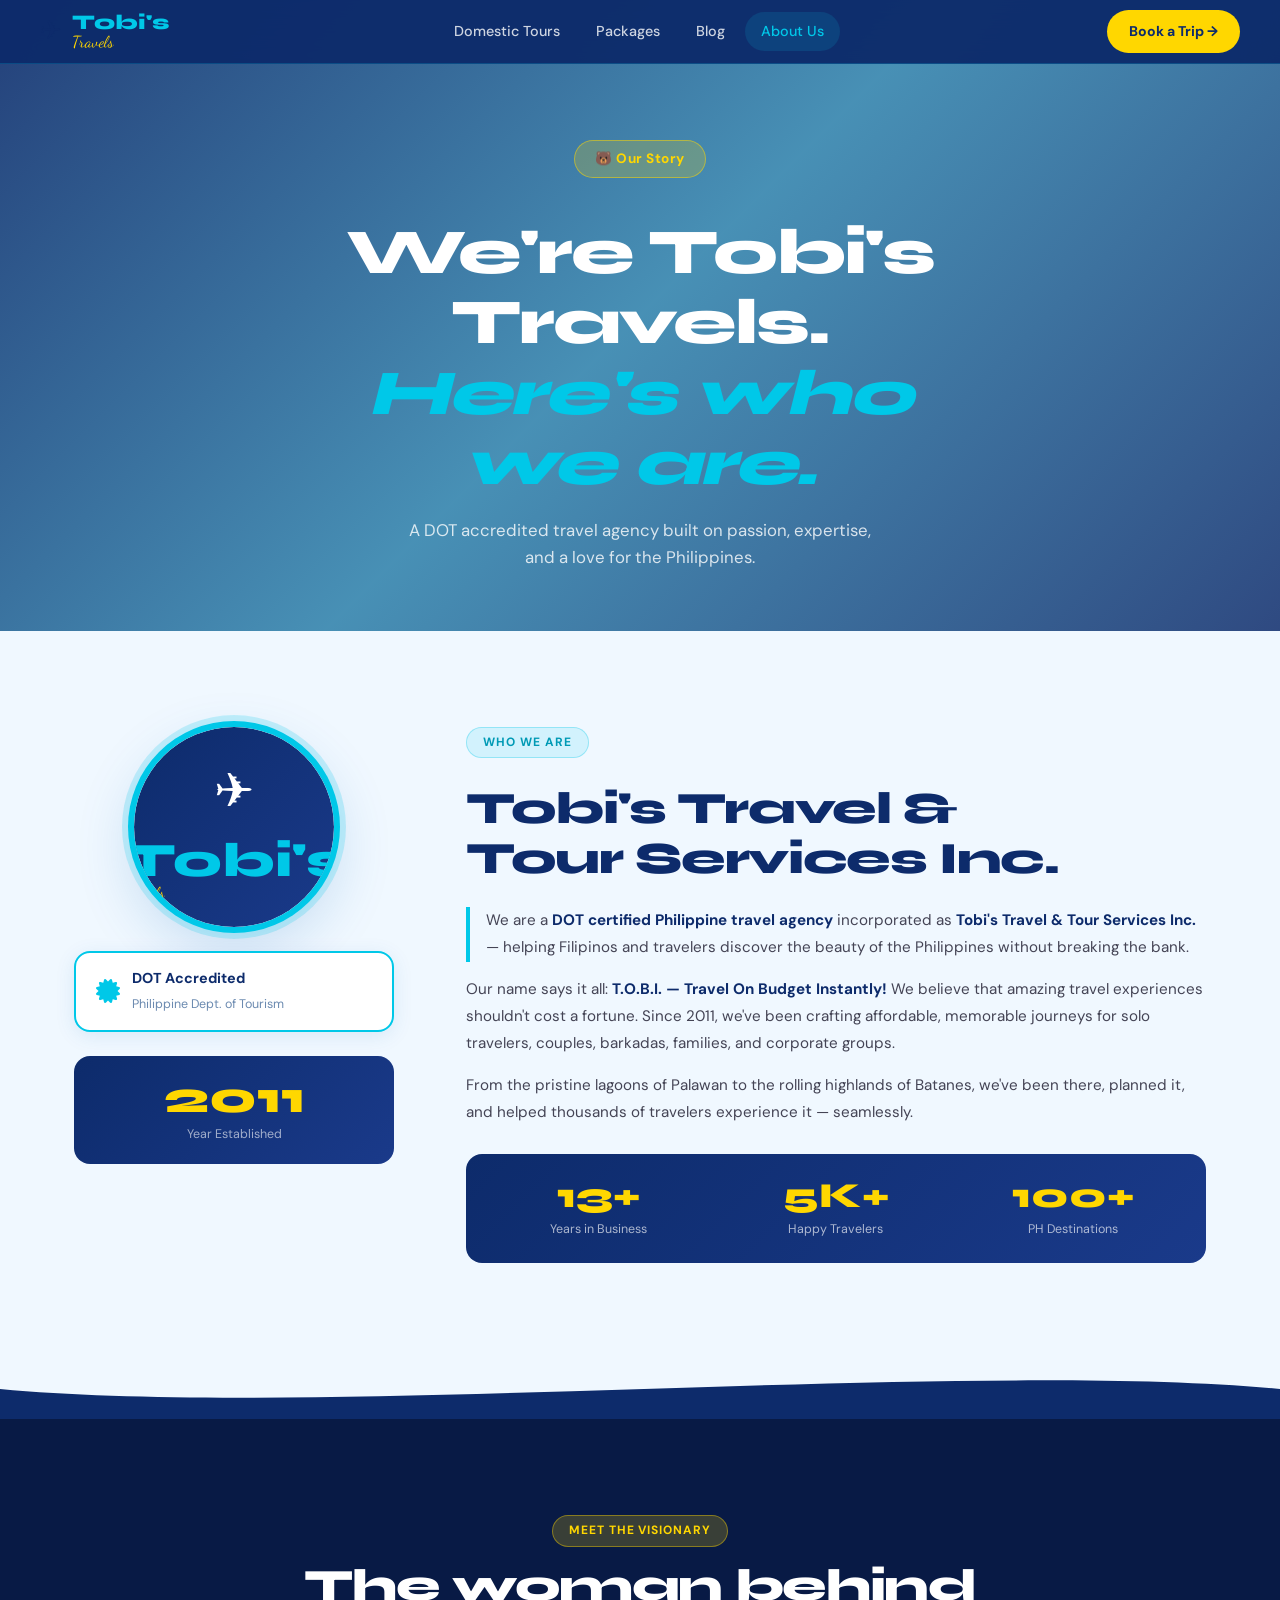
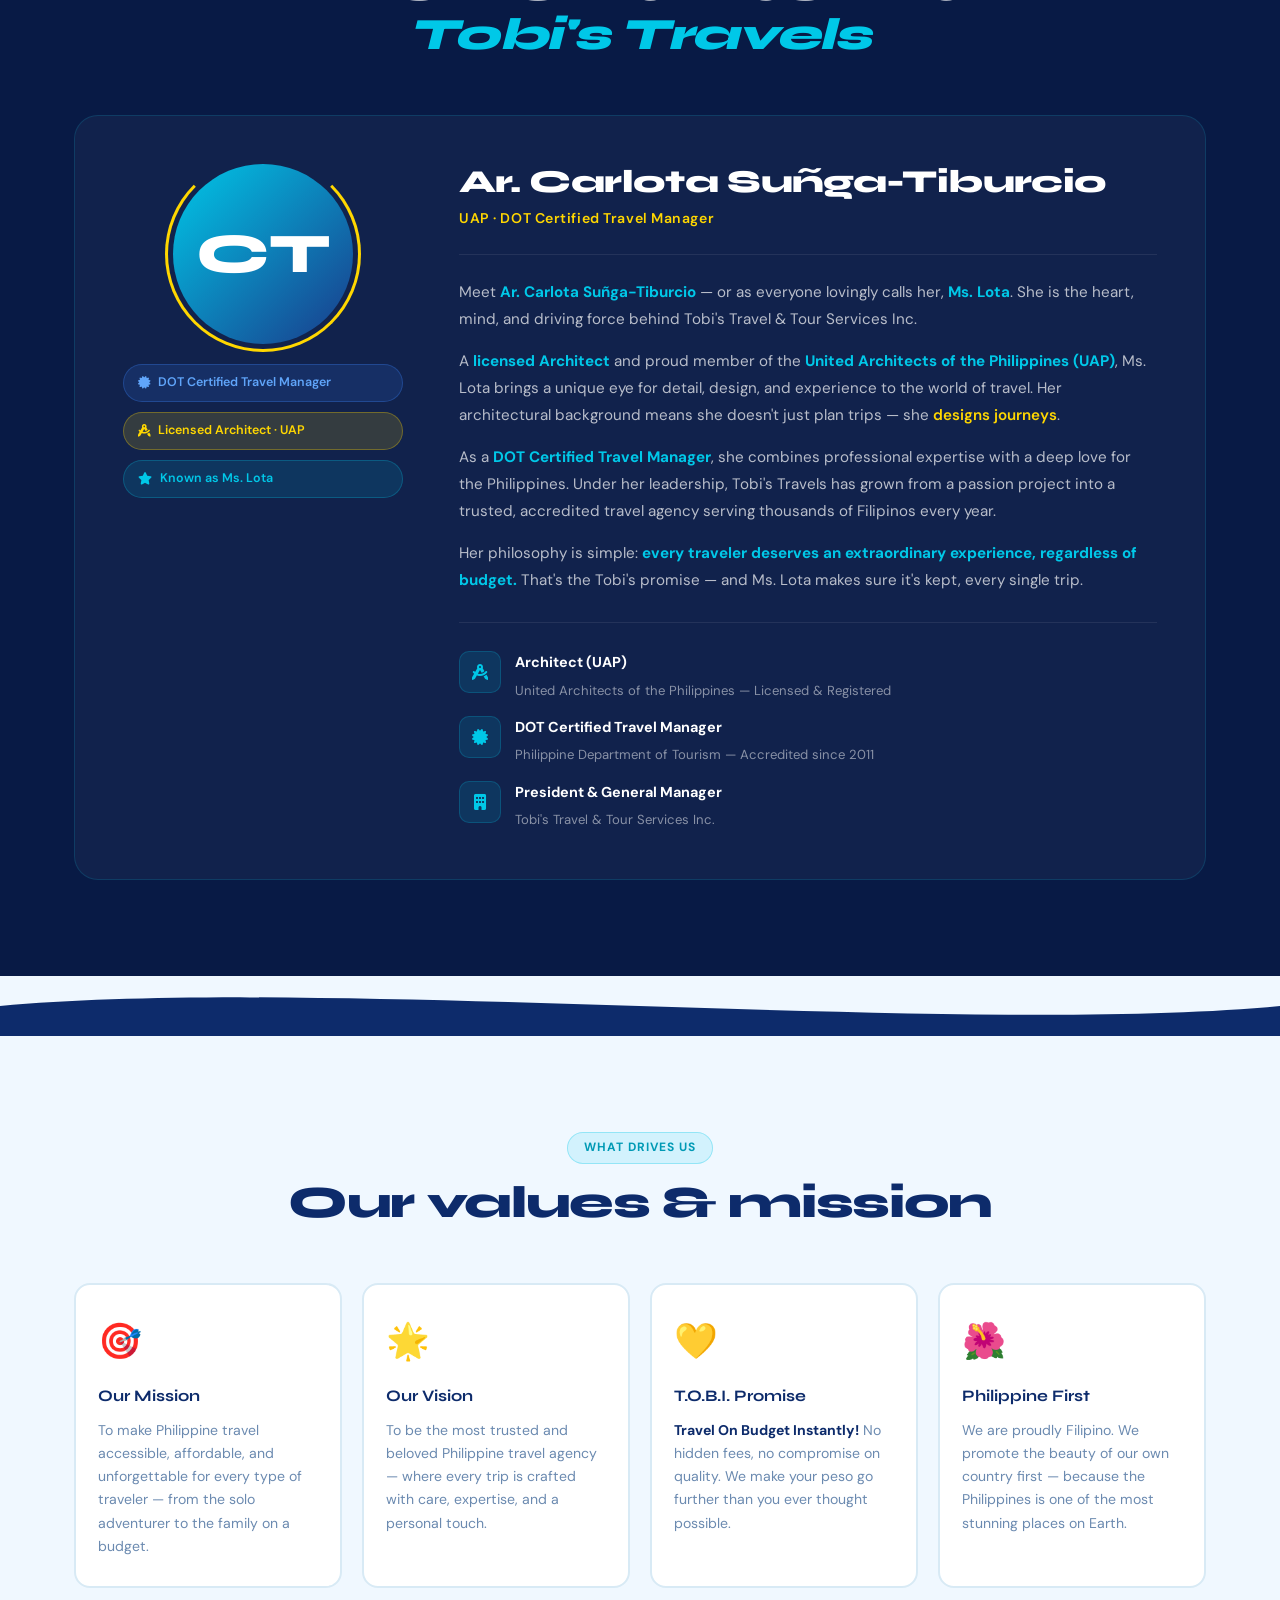
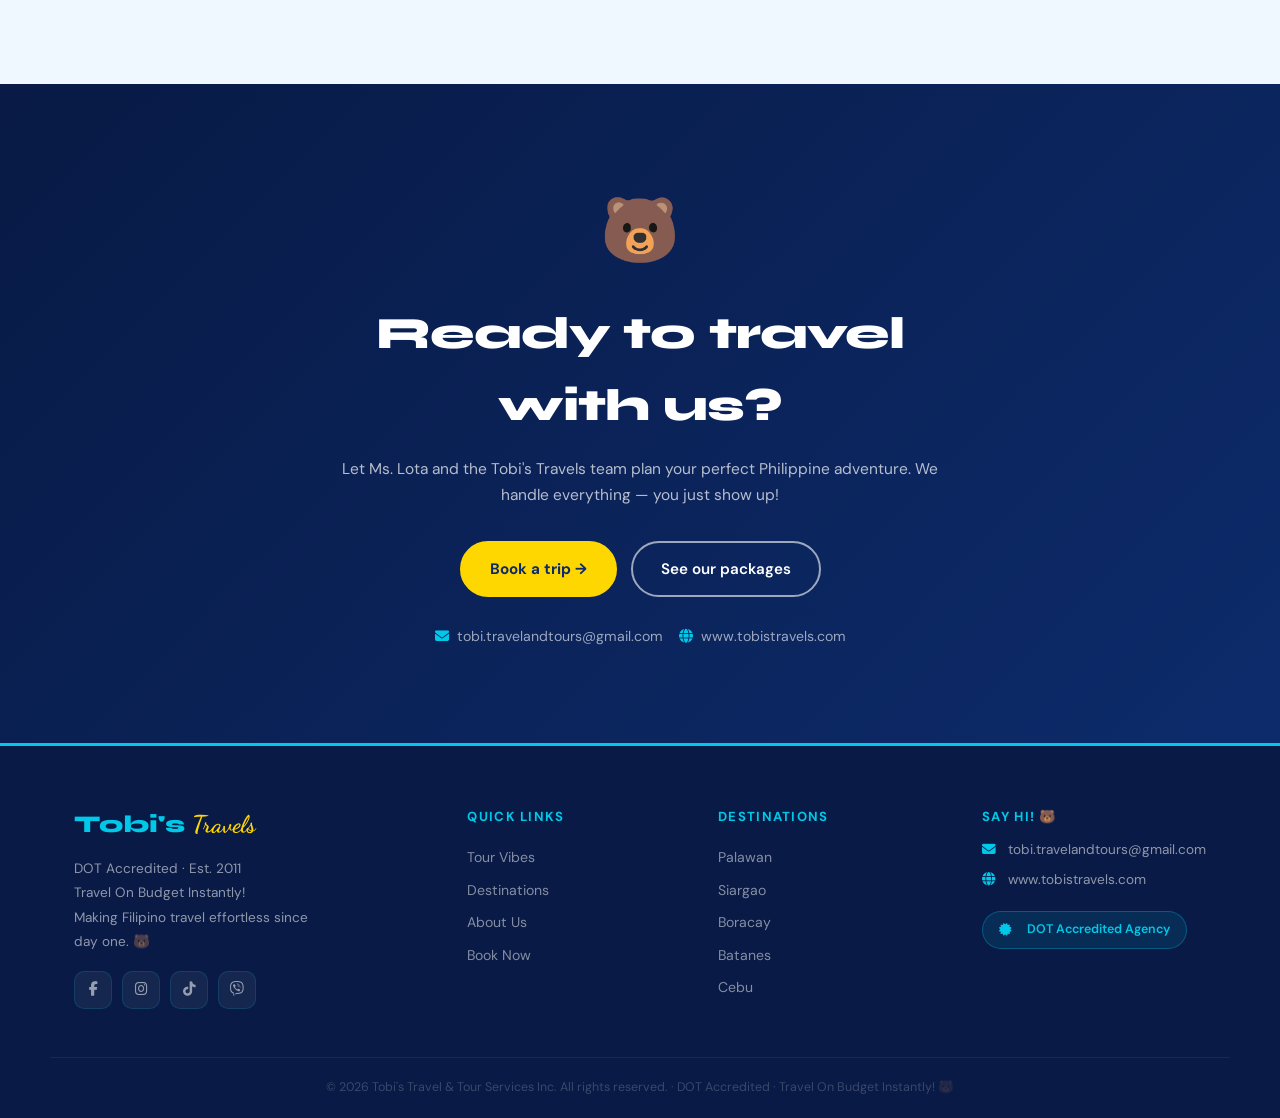
==== about.html @ e43814c1 "Initial commit: Tobi's Travel & Tour website Complete static website with homepage, domestic tours, " ====
<!DOCTYPE html>
<html lang="en">
<head>
  <meta charset="UTF-8" />
  <meta name="viewport" content="width=device-width, initial-scale=1.0" />
  <title>About Us — Tobi's Travels</title>
  <link rel="stylesheet" href="style.css" />
  <link rel="stylesheet" href="about.css" />
  <link href="https://fonts.googleapis.com/css2?family=Syne:wght@700;800&family=DM+Sans:wght@300;400;500;600&family=Dancing+Script:wght@700&display=swap" rel="stylesheet" />
  <link rel="stylesheet" href="https://cdnjs.cloudflare.com/ajax/libs/font-awesome/6.5.0/css/all.min.css" />
</head>
<body>

  <!-- NAV -->
  <nav class="nav solid" id="nav">
    <a href="index.html" class="nav-logo">
      <img src="logo.png" alt="Tobi's Travels Logo" class="nav-logo-img" onerror="this.style.display='none';this.nextElementSibling.style.display='flex'" />
      <div class="nav-logo-fallback">
        <span class="plane-icon">✈</span>
        <div>
          <span class="logo-text-main">Tobi's</span>
          <span class="logo-text-sub">Travels</span>
        </div>
      </div>
    </a>
    <div class="nav-center">
      <a href="tours.html">Domestic Tours</a>
      <a href="index.html#destinations">Packages</a>
      <a href="blog.html">Blog</a>
      <a href="about.html" class="nav-active">About Us</a>
    </div>
    <a href="index.html#book" class="nav-book">Book a Trip →</a>
    <button class="burger" id="burger"><i class="fas fa-bars"></i></button>
  </nav>

  <!-- MOBILE DRAWER -->
  <div class="drawer" id="drawer">
    <button class="drawer-close" id="drawerClose"><i class="fas fa-xmark"></i></button>
    <div class="drawer-bear">🐻</div>
    <a href="tours.html" class="drawer-link">Domestic Tours</a>
    <a href="index.html#destinations" class="drawer-link">Packages</a>
    <a href="blog.html" class="drawer-link">Blog</a>
    <a href="about.html" class="drawer-link">About Us</a>
    <a href="index.html#book" class="drawer-link drawer-cta">Book a Trip →</a>
  </div>
  <div class="drawer-overlay" id="drawerOverlay"></div>

  <!-- ABOUT HERO -->
  <section class="about-hero">
    <div class="about-hero-bg"></div>
    <div class="about-hero-tint"></div>
    <div class="about-hero-content">
      <div class="pill">🐻 Our Story</div>
      <h1>We're Tobi's Travels.<br/><em>Here's who we are.</em></h1>
      <p>A DOT accredited travel agency built on passion, expertise, and a love for the Philippines.</p>
    </div>
  </section>

  <!-- COMPANY SECTION -->
  <section class="section about-company">
    <div class="wrap">
      <div class="about-grid">
        <div class="about-logo-col">
          <div class="about-logo-wrap">
            <img src="logo.png" alt="Tobi's Travels" class="about-logo-img" onerror="this.style.display='none';this.nextElementSibling.style.display='flex'" />
            <div class="about-logo-fallback">
              <span>✈</span>
              <div>
                <span class="logo-text-main">Tobi's</span>
                <span class="logo-text-sub">Travels</span>
              </div>
            </div>
          </div>
          <div class="about-dot-badge">
            <i class="fas fa-certificate"></i>
            <div>
              <strong>DOT Accredited</strong>
              <span>Philippine Dept. of Tourism</span>
            </div>
          </div>
          <div class="about-est">
            <span class="est-year">2011</span>
            <span class="est-label">Year Established</span>
          </div>
        </div>

        <div class="about-text-col">
          <span class="tag">Who We Are</span>
          <h2>Tobi's Travel &<br/>Tour Services Inc.</h2>
          <p class="about-lead">We are a <strong>DOT certified Philippine travel agency</strong> incorporated as <strong>Tobi's Travel & Tour Services Inc.</strong> — helping Filipinos and travelers discover the beauty of the Philippines without breaking the bank.</p>
          <p>Our name says it all: <strong>T.O.B.I. — Travel On Budget Instantly!</strong> We believe that amazing travel experiences shouldn't cost a fortune. Since 2011, we've been crafting affordable, memorable journeys for solo travelers, couples, barkadas, families, and corporate groups.</p>
          <p>From the pristine lagoons of Palawan to the rolling highlands of Batanes, we've been there, planned it, and helped thousands of travelers experience it — seamlessly.</p>

          <div class="about-stats">
            <div class="about-stat">
              <span class="as-num">13+</span>
              <span class="as-label">Years in Business</span>
            </div>
            <div class="about-stat">
              <span class="as-num">5K+</span>
              <span class="as-label">Happy Travelers</span>
            </div>
            <div class="about-stat">
              <span class="as-num">100+</span>
              <span class="as-label">PH Destinations</span>
            </div>
          </div>
        </div>
      </div>
    </div>
  </section>

  <!-- DIVIDER -->
  <div class="wave-divider">
    <svg viewBox="0 0 1200 80" preserveAspectRatio="none" xmlns="http://www.w3.org/2000/svg">
      <path d="M0,40 C300,80 900,0 1200,40 L1200,80 L0,80 Z" fill="#0d2b6b"/>
    </svg>
  </div>

  <!-- MANAGER SECTION -->
  <section class="section section-navy about-manager">
    <div class="wrap">
      <div class="sec-head sec-head-light">
        <span class="tag tag-yellow">Meet the Visionary</span>
        <h2>The woman behind<br/><em>Tobi's Travels</em></h2>
      </div>

      <div class="manager-card">
        <div class="manager-avatar-col">
          <div class="manager-avatar">
            <div class="manager-initials">CT</div>
            <div class="manager-badge-ring"></div>
          </div>
          <div class="manager-title-tags">
            <span class="mtag mtag-blue"><i class="fas fa-certificate"></i> DOT Certified Travel Manager</span>
            <span class="mtag mtag-yellow"><i class="fas fa-drafting-compass"></i> Licensed Architect · UAP</span>
            <span class="mtag mtag-cyan"><i class="fas fa-star"></i> Known as Ms. Lota</span>
          </div>
        </div>

        <div class="manager-info">
          <div class="manager-name-block">
            <h3>Ar. Carlota Suñga-Tiburcio</h3>
            <p class="manager-credential">UAP · DOT Certified Travel Manager</p>
          </div>

          <p class="manager-bio">
            Meet <strong>Ar. Carlota Suñga-Tiburcio</strong> — or as everyone lovingly calls her, <strong>Ms. Lota</strong>. She is the heart, mind, and driving force behind Tobi's Travel & Tour Services Inc.
          </p>
          <p class="manager-bio">
            A <strong>licensed Architect</strong> and proud member of the <strong>United Architects of the Philippines (UAP)</strong>, Ms. Lota brings a unique eye for detail, design, and experience to the world of travel. Her architectural background means she doesn't just plan trips — she <em>designs journeys</em>.
          </p>
          <p class="manager-bio">
            As a <strong>DOT Certified Travel Manager</strong>, she combines professional expertise with a deep love for the Philippines. Under her leadership, Tobi's Travels has grown from a passion project into a trusted, accredited travel agency serving thousands of Filipinos every year.
          </p>
          <p class="manager-bio">
            Her philosophy is simple: <strong>every traveler deserves an extraordinary experience, regardless of budget.</strong> That's the Tobi's promise — and Ms. Lota makes sure it's kept, every single trip.
          </p>

          <div class="manager-credentials">
            <div class="mc-item">
              <div class="mc-icon"><i class="fas fa-drafting-compass"></i></div>
              <div>
                <strong>Architect (UAP)</strong>
                <span>United Architects of the Philippines — Licensed & Registered</span>
              </div>
            </div>
            <div class="mc-item">
              <div class="mc-icon"><i class="fas fa-certificate"></i></div>
              <div>
                <strong>DOT Certified Travel Manager</strong>
                <span>Philippine Department of Tourism — Accredited since 2011</span>
              </div>
            </div>
            <div class="mc-item">
              <div class="mc-icon"><i class="fas fa-building"></i></div>
              <div>
                <strong>President & General Manager</strong>
                <span>Tobi's Travel & Tour Services Inc.</span>
              </div>
            </div>
          </div>
        </div>
      </div>
    </div>
  </section>

  <!-- WAVE BOTTOM -->
  <div class="wave-divider wave-flip">
    <svg viewBox="0 0 1200 80" preserveAspectRatio="none" xmlns="http://www.w3.org/2000/svg">
      <path d="M0,40 C300,0 900,80 1200,40 L1200,0 L0,0 Z" fill="#0d2b6b"/>
    </svg>
  </div>

  <!-- VALUES SECTION -->
  <section class="section about-values">
    <div class="wrap">
      <div class="sec-head">
        <span class="tag">What Drives Us</span>
        <h2>Our values &amp; mission</h2>
      </div>
      <div class="values-grid">
        <div class="value-card">
          <div class="value-icon">🎯</div>
          <h3>Our Mission</h3>
          <p>To make Philippine travel accessible, affordable, and unforgettable for every type of traveler — from the solo adventurer to the family on a budget.</p>
        </div>
        <div class="value-card">
          <div class="value-icon">🌟</div>
          <h3>Our Vision</h3>
          <p>To be the most trusted and beloved Philippine travel agency — where every trip is crafted with care, expertise, and a personal touch.</p>
        </div>
        <div class="value-card">
          <div class="value-icon">💛</div>
          <h3>T.O.B.I. Promise</h3>
          <p><strong>Travel On Budget Instantly!</strong> No hidden fees, no compromise on quality. We make your peso go further than you ever thought possible.</p>
        </div>
        <div class="value-card">
          <div class="value-icon">🌺</div>
          <h3>Philippine First</h3>
          <p>We are proudly Filipino. We promote the beauty of our own country first — because the Philippines is one of the most stunning places on Earth.</p>
        </div>
      </div>
    </div>
  </section>

  <!-- CTA -->
  <section class="section section-blue about-cta">
    <div class="wrap">
      <div class="cta-inner">
        <div class="cta-bear">🐻</div>
        <h2>Ready to travel with us?</h2>
        <p>Let Ms. Lota and the Tobi's Travels team plan your perfect Philippine adventure. We handle everything — you just show up!</p>
        <div class="cta-btns">
          <a href="index.html#book" class="btn-yellow">Book a trip →</a>
          <a href="index.html#destinations" class="btn-ghost">See our packages</a>
        </div>
        <div class="cta-contact">
          <a href="mailto:tobi.travelandtours@gmail.com"><i class="fas fa-envelope"></i> tobi.travelandtours@gmail.com</a>
          <a href="https://www.tobistravels.com"><i class="fas fa-globe"></i> www.tobistravels.com</a>
        </div>
      </div>
    </div>
  </section>

  <!-- FOOTER -->
  <footer class="footer">
    <div class="wrap footer-inner">
      <div class="footer-left">
        <img src="logo.png" alt="Tobi's Travels" class="footer-logo-img" onerror="this.style.display='none';this.nextElementSibling.style.display='block'" />
        <div class="footer-logo-fallback">
          <span class="footer-logo-text">Tobi's <span>Travels</span></span>
        </div>
        <p>DOT Accredited · Est. 2011<br/>Travel On Budget Instantly!<br/>Making Filipino travel effortless since day one. 🐻</p>
        <div class="footer-social">
          <a href="#" aria-label="Facebook"><i class="fab fa-facebook-f"></i></a>
          <a href="#" aria-label="Instagram"><i class="fab fa-instagram"></i></a>
          <a href="#" aria-label="TikTok"><i class="fab fa-tiktok"></i></a>
          <a href="#" aria-label="Viber"><i class="fab fa-viber"></i></a>
        </div>
      </div>
      <div class="footer-links">
        <h4>Quick Links</h4>
        <a href="index.html#tours">Tour Vibes</a>
        <a href="index.html#destinations">Destinations</a>
        <a href="about.html">About Us</a>
        <a href="index.html#book">Book Now</a>
      </div>
      <div class="footer-links">
        <h4>Destinations</h4>
        <a href="index.html#book">Palawan</a>
        <a href="index.html#book">Siargao</a>
        <a href="index.html#book">Boracay</a>
        <a href="index.html#book">Batanes</a>
        <a href="index.html#book">Cebu</a>
      </div>
      <div class="footer-contact">
        <h4>Say Hi! 🐻</h4>
        <p><i class="fas fa-envelope"></i> tobi.travelandtours@gmail.com</p>
        <p><i class="fas fa-globe"></i> www.tobistravels.com</p>
        <div class="dot-badge">
          <i class="fas fa-certificate"></i> DOT Accredited Agency
        </div>
      </div>
    </div>
    <div class="footer-bottom">
      <p>© 2026 Tobi's Travel & Tour Services Inc. All rights reserved. · DOT Accredited · Travel On Budget Instantly! 🐻</p>
    </div>
  </footer>

  <script src="about.js"></script>
</body>
</html>
---- style.css ----
/* ===== RESET ===== */
*, *::before, *::after { box-sizing: border-box; margin: 0; padding: 0; }

:root {
  /* Brand colors from Tobi's logo */
  --cyan: #00c8e8;
  --cyan-light: #40d8f0;
  --cyan-dark: #009ab5;
  --navy: #0d2b6b;
  --navy-dark: #081a45;
  --navy-mid: #1a3a8a;
  --yellow: #ffd700;
  --yellow-dark: #e6c200;
  --yellow-light: #fff0a0;
  --white: #ffffff;
  --off-white: #f0f8ff;
  --muted: #6b8ab0;
  --border: rgba(255,255,255,.15);
  --radius: 16px;
  --radius-sm: 10px;
  --ease: .3s cubic-bezier(.25,.46,.45,.94);
}

html { scroll-behavior: smooth; }
body { font-family: 'DM Sans', sans-serif; background: var(--off-white); color: var(--navy); line-height: 1.6; overflow-x: hidden; }
img { display: block; width: 100%; height: 100%; object-fit: cover; }
a { text-decoration: none; color: inherit; }

.wrap { max-width: 1180px; margin: 0 auto; padding: 0 24px; }
.wrap-narrow { max-width: 720px; margin: 0 auto; padding: 0 24px; }

/* ===== BUTTONS ===== */
.btn-solid {
  display: inline-flex; align-items: center; gap: 8px;
  background: var(--cyan); color: var(--navy);
  padding: 14px 28px; border-radius: 50px;
  font-weight: 700; font-size: .95rem;
  border: 2px solid var(--cyan);
  cursor: pointer; transition: all var(--ease);
}
.btn-solid:hover { background: var(--cyan-light); transform: translateY(-2px); box-shadow: 0 8px 24px rgba(0,200,232,.35); }

.btn-yellow {
  display: inline-flex; align-items: center; gap: 8px;
  background: var(--yellow); color: var(--navy);
  padding: 14px 28px; border-radius: 50px;
  font-weight: 700; font-size: .95rem;
  border: 2px solid var(--yellow);
  cursor: pointer; transition: all var(--ease);
}
.btn-yellow:hover { background: var(--yellow-dark); transform: translateY(-2px); box-shadow: 0 8px 24px rgba(255,215,0,.4); }

.btn-ghost {
  display: inline-flex; align-items: center; gap: 8px;
  background: transparent; color: var(--white);
  padding: 14px 28px; border-radius: 50px;
  font-weight: 600; font-size: .95rem;
  border: 2px solid rgba(255,255,255,.6);
  cursor: pointer; transition: all var(--ease);
}
.btn-ghost:hover { background: rgba(255,255,255,.15); border-color: var(--white); }

.btn-sm { padding: 10px 20px; font-size: .88rem; }
.btn-full { width: 100%; justify-content: center; font-size: 1rem; padding: 16px; border-radius: var(--radius-sm); }

/* ===== NAV ===== */
.nav {
  position: fixed; top: 0; left: 0; right: 0; z-index: 100;
  display: flex; align-items: center; justify-content: space-between;
  padding: 16px 40px;
  transition: all var(--ease);
}
.nav.solid {
  background: rgba(13,43,107,.96);
  backdrop-filter: blur(16px);
  padding: 10px 40px;
  border-bottom: 1px solid rgba(0,200,232,.2);
}

.nav-logo { display: flex; align-items: center; }
.nav-logo-img { height: 52px; width: auto; object-fit: contain; border-radius: 50%; }
.nav-logo-fallback {
  display: none; align-items: center; gap: 10px;
}
.plane-icon { font-size: 1.6rem; }
.logo-text-main {
  font-family: 'Syne', sans-serif; font-size: 1.3rem;
  font-weight: 800; color: var(--cyan); display: block; line-height: 1;
}
.logo-text-sub {
  font-family: 'Dancing Script', cursive; font-size: 1rem;
  color: var(--yellow); display: block; line-height: 1;
}

.nav-center { display: flex; gap: 4px; }
.nav-center a {
  padding: 8px 16px; border-radius: 50px;
  color: rgba(255,255,255,.8); font-size: .9rem; font-weight: 500;
  transition: all var(--ease);
}
.nav-center a:hover { color: var(--cyan); background: rgba(0,200,232,.1); }

.nav-book {
  background: var(--yellow); color: var(--navy);
  padding: 10px 22px; border-radius: 50px;
  font-weight: 700; font-size: .88rem;
  transition: all var(--ease);
}
.nav-book:hover { background: var(--yellow-dark); transform: translateY(-1px); box-shadow: 0 4px 16px rgba(255,215,0,.4); }

.burger { display: none; background: none; border: none; color: var(--white); font-size: 1.3rem; cursor: pointer; }

/* ===== DRAWER ===== */
.drawer {
  position: fixed; top: 0; right: 0; bottom: 0; width: 280px;
  background: var(--navy-dark); z-index: 200;
  display: flex; flex-direction: column;
  padding: 80px 32px 40px; gap: 8px;
  transform: translateX(100%); transition: transform var(--ease);
  border-left: 2px solid rgba(0,200,232,.2);
}
.drawer.open { transform: translateX(0); }
.drawer-close { position: absolute; top: 24px; right: 24px; background: none; border: none; color: var(--white); font-size: 1.4rem; cursor: pointer; }
.drawer-bear { font-size: 3rem; text-align: center; margin-bottom: 16px; }
.drawer-link {
  color: rgba(255,255,255,.8); font-size: 1.1rem; font-weight: 500;
  padding: 12px 0; border-bottom: 1px solid rgba(255,255,255,.08);
  transition: color var(--ease);
}
.drawer-link:hover { color: var(--cyan); }
.drawer-cta {
  margin-top: 16px; border: none;
  background: var(--yellow); color: var(--navy);
  padding: 14px 24px; border-radius: 50px;
  font-weight: 700; text-align: center;
}
.drawer-overlay {
  position: fixed; inset: 0; background: rgba(0,0,0,.6);
  z-index: 199; opacity: 0; pointer-events: none; transition: opacity var(--ease);
}
.drawer-overlay.show { opacity: 1; pointer-events: all; }

/* ===== HERO ===== */
.hero {
  position: relative; min-height: 100vh;
  display: flex; flex-direction: column;
  align-items: center; justify-content: center; overflow: hidden;
}
.hero-bg { position: absolute; inset: 0; }
.hero-slide {
  position: absolute; inset: 0;
  background-size: cover; background-position: center;
  opacity: 0; transition: opacity 1.4s ease;
}
.hero-slide.active { opacity: 1; }
.hero-tint {
  position: absolute; inset: 0;
  background: linear-gradient(to bottom,
    rgba(13,43,107,.7) 0%,
    rgba(0,100,150,.4) 40%,
    rgba(13,43,107,.8) 100%);
  z-index: 1;
}
.hero-content {
  position: relative; z-index: 2;
  text-align: center; color: var(--white);
  padding: 0 24px; max-width: 820px;
}

.hero-logo-wrap { margin-bottom: 20px; }
.hero-logo {
  width: 110px; height: 110px;
  border-radius: 50%;
  object-fit: cover;
  margin: 0 auto;
  border: 3px solid rgba(255,255,255,.4);
  box-shadow: 0 0 0 6px rgba(0,200,232,.2), 0 12px 40px rgba(0,0,0,.3);
}

.pill {
  display: inline-block;
  background: rgba(255,215,0,.2);
  border: 1px solid rgba(255,215,0,.5);
  color: var(--yellow);
  padding: 7px 20px; border-radius: 50px;
  font-size: .85rem; font-weight: 700; letter-spacing: .04em;
  margin-bottom: 24px;
}
.hero-content h1 {
  font-family: 'Syne', sans-serif;
  font-size: clamp(2.8rem, 7vw, 5.5rem);
  font-weight: 800; line-height: 1.05;
  letter-spacing: -.03em; margin-bottom: 20px;
}
.hero-content h1 em { color: var(--cyan); font-style: italic; }
.hero-content p { font-size: clamp(.95rem, 2vw, 1.15rem); color: rgba(255,255,255,.85); max-width: 520px; margin: 0 auto 36px; }
.hero-actions { display: flex; gap: 14px; justify-content: center; flex-wrap: wrap; }

.hero-scroll {
  position: absolute; bottom: 120px; left: 50%; transform: translateX(-50%);
  z-index: 2; color: rgba(255,255,255,.45); font-size: .78rem; letter-spacing: .1em;
  animation: bob 2s ease-in-out infinite;
}
@keyframes bob { 0%,100% { transform: translateX(-50%) translateY(0); } 50% { transform: translateX(-50%) translateY(6px); } }

.hero-bar {
  position: absolute; bottom: 0; left: 0; right: 0; z-index: 2;
  display: grid; grid-template-columns: repeat(4, 1fr);
  background: rgba(13,43,107,.85); backdrop-filter: blur(12px);
  border-top: 1px solid rgba(0,200,232,.2);
}
.hb-item {
  display: flex; flex-direction: column; align-items: center;
  padding: 20px 16px;
  border-right: 1px solid rgba(0,200,232,.15);
}
.hb-item:last-child { border-right: none; }
.hb-num { font-family: 'Syne', sans-serif; font-size: 1.8rem; font-weight: 800; color: var(--yellow); line-height: 1; }
.hb-txt { font-size: .75rem; color: rgba(255,255,255,.65); margin-top: 4px; text-align: center; }

/* ===== BEAR BANNER ===== */
.bear-banner {
  background: linear-gradient(135deg, var(--navy) 0%, var(--navy-mid) 100%);
  border-bottom: 3px solid var(--cyan);
}
.bear-banner-inner {
  display: flex; align-items: center; gap: 24px;
  padding: 28px 24px; flex-wrap: wrap;
}
.bear-avatar { font-size: 3.5rem; flex-shrink: 0; animation: bearBounce 2s ease-in-out infinite; }
@keyframes bearBounce { 0%,100%{transform:translateY(0) rotate(0deg)} 50%{transform:translateY(-5px) rotate(5deg)} }
.bear-text { flex: 1; min-width: 200px; }
.bear-text strong { display: block; font-size: 1.1rem; color: var(--yellow); margin-bottom: 4px; }
.bear-text p { color: rgba(255,255,255,.8); font-size: .92rem; }
.bear-text em { color: var(--cyan); font-style: normal; font-weight: 600; }

/* ===== SECTIONS ===== */
.section { padding: 96px 0; }
.section-blue { background: linear-gradient(135deg, var(--navy-dark) 0%, var(--navy) 100%); }
.section-navy { background: var(--navy-dark); }

.sec-head { text-align: center; margin-bottom: 56px; }
.sec-head-light h2 { color: var(--white) !important; }
.sec-desc { color: var(--muted); font-size: .97rem; margin-top: 12px; }
.sec-desc-light { color: rgba(255,255,255,.6) !important; }

.tag {
  display: inline-block;
  background: rgba(0,200,232,.12);
  color: var(--cyan-dark);
  border: 1px solid rgba(0,200,232,.3);
  padding: 5px 16px; border-radius: 50px;
  font-size: .75rem; font-weight: 700;
  letter-spacing: .08em; text-transform: uppercase; margin-bottom: 14px;
}
.tag-yellow { background: rgba(255,215,0,.2); color: var(--yellow); border-color: rgba(255,215,0,.4); }

.sec-head h2 {
  font-family: 'Syne', sans-serif;
  font-size: clamp(1.8rem, 4vw, 2.8rem);
  font-weight: 800; letter-spacing: -.03em;
  line-height: 1.1; color: var(--navy);
}
.sec-head h2 em { color: var(--cyan-dark); font-style: italic; }
.sec-head-light h2 em { color: var(--cyan) !important; }

/* ===== VIBES ===== */
.vibes-grid { display: grid; grid-template-columns: repeat(3, 1fr); gap: 16px; }
.vibe-card {
  background: var(--white); border: 2px solid #d8eaf5;
  border-radius: var(--radius); padding: 28px 24px;
  cursor: pointer; transition: all var(--ease); display: block; position: relative;
}
.vibe-card:hover {
  border-color: var(--cyan); background: var(--cyan);
  transform: translateY(-4px); box-shadow: 0 12px 32px rgba(0,200,232,.25);
}
.vibe-card:hover h3, .vibe-card:hover p { color: var(--navy); }
.vibe-card:hover .vibe-arrow { opacity: 1; transform: translateX(0); }
.vibe-icon { font-size: 2.2rem; margin-bottom: 14px; }
.vibe-card h3 { font-family: 'Syne', sans-serif; font-size: 1.05rem; font-weight: 700; margin-bottom: 6px; color: var(--navy); }
.vibe-card p { font-size: .88rem; color: var(--muted); line-height: 1.5; }
.vibe-arrow {
  position: absolute; top: 28px; right: 24px;
  font-size: 1.2rem; font-weight: 700; color: var(--navy);
  opacity: 0; transform: translateX(-6px); transition: all var(--ease);
}

/* ===== TOURS ===== */
.tours-grid { display: grid; grid-template-columns: repeat(3, 1fr); gap: 20px; }
.tour-card {
  background: rgba(255,255,255,.06); border-radius: var(--radius);
  overflow: hidden; border: 1px solid rgba(255,255,255,.1);
  transition: all var(--ease);
}
.tour-card:hover { transform: translateY(-5px); border-color: rgba(0,200,232,.4); box-shadow: 0 16px 48px rgba(0,0,0,.3); }
.tour-img { position: relative; height: 200px; }
.tour-img img { transition: transform .5s ease; }
.tour-card:hover .tour-img img { transform: scale(1.05); }

.tour-tag {
  position: absolute; top: 14px; left: 14px;
  background: var(--yellow); color: var(--navy);
  padding: 5px 12px; border-radius: 50px; font-size: .75rem; font-weight: 700;
}
.tour-tag-yellow { background: var(--yellow); color: var(--navy); }
.tour-tag-cyan { background: var(--cyan); color: var(--navy); }
.tour-tag-green { background: #4ade80; color: #064e3b; }
.tour-duration {
  position: absolute; top: 14px; right: 14px;
  background: rgba(13,43,107,.75); color: var(--white);
  padding: 5px 12px; border-radius: 50px; font-size: .75rem; font-weight: 600;
  backdrop-filter: blur(6px);
}
.tour-body { padding: 20px; }
.tour-loc { font-size: .78rem; color: var(--cyan); font-weight: 600; margin-bottom: 8px; }
.tour-loc i { margin-right: 4px; }
.tour-body h3 { font-family: 'Syne', sans-serif; font-size: 1.1rem; font-weight: 700; color: var(--white); margin-bottom: 8px; line-height: 1.2; }
.tour-body p { font-size: .85rem; color: rgba(255,255,255,.55); line-height: 1.6; margin-bottom: 14px; }
.tour-includes { display: flex; flex-wrap: wrap; gap: 6px; margin-bottom: 16px; }
.tour-includes span { background: rgba(0,200,232,.12); color: rgba(255,255,255,.75); padding: 4px 10px; border-radius: 50px; font-size: .75rem; }
.tour-footer {
  display: flex; align-items: center; justify-content: space-between;
  padding-top: 16px; border-top: 1px solid rgba(255,255,255,.08);
}
.tour-price { font-family: 'Syne', sans-serif; font-size: 1.3rem; font-weight: 800; color: var(--yellow); }
.tour-price small { font-size: .7rem; color: rgba(255,255,255,.4); font-family: 'DM Sans', sans-serif; font-weight: 400; }

.tour-card-cta {
  display: flex; align-items: center; justify-content: center;
  background: rgba(255,215,0,.06); border: 2px dashed rgba(255,215,0,.3);
}
.tour-cta-inner { text-align: center; padding: 32px 20px; }
.tour-cta-bear { font-size: 3rem; margin-bottom: 16px; animation: bearBounce 2s ease-in-out infinite; }
.tour-cta-inner h3 { font-family: 'Syne', sans-serif; font-size: 1.05rem; font-weight: 700; color: var(--white); margin-bottom: 10px; }
.tour-cta-inner p { font-size: .85rem; color: rgba(255,255,255,.5); margin-bottom: 24px; line-height: 1.5; }

/* ===== HOW IT WORKS ===== */
.steps { display: flex; align-items: flex-start; gap: 24px; }
.step { flex: 1; text-align: center; }
.step-num { font-family: 'Syne', sans-serif; font-size: 3rem; font-weight: 800; color: var(--cyan); opacity: .25; line-height: 1; margin-bottom: 4px; }
.step-bear { font-size: 2.5rem; margin-bottom: 12px; }
.step h3 { font-family: 'Syne', sans-serif; font-size: 1.1rem; font-weight: 700; margin-bottom: 10px; color: var(--navy); }
.step p { font-size: .9rem; color: var(--muted); line-height: 1.6; max-width: 220px; margin: 0 auto; }
.step-arrow { font-size: 1.8rem; color: var(--cyan); opacity: .5; padding-top: 52px; flex-shrink: 0; }

/* ===== WHY US ===== */
.reasons { display: grid; grid-template-columns: repeat(4, 1fr); gap: 20px; }
.reason {
  background: rgba(255,255,255,.05); border: 1px solid rgba(0,200,232,.12);
  border-radius: var(--radius); padding: 28px 24px; transition: all var(--ease);
}
.reason:hover { background: rgba(0,200,232,.08); border-color: rgba(0,200,232,.3); transform: translateY(-3px); }
.reason-icon { font-size: 2rem; margin-bottom: 14px; display: block; }
.reason h3 { font-family: 'Syne', sans-serif; font-size: 1rem; font-weight: 700; color: var(--yellow); margin-bottom: 8px; }
.reason p { font-size: .85rem; color: rgba(255,255,255,.55); line-height: 1.6; }
.reason p strong { color: var(--cyan); }

/* ===== REVIEWS ===== */
.reviews-grid { display: grid; grid-template-columns: repeat(3, 1fr); gap: 20px; }
.review {
  background: var(--white); border-radius: var(--radius);
  padding: 28px; border: 1px solid #cce5f5; transition: transform var(--ease);
}
.review:hover { transform: translateY(-4px); box-shadow: 0 12px 40px rgba(0,100,180,.1); }
.review-stars { color: var(--yellow); font-size: 1rem; letter-spacing: 2px; margin-bottom: 14px; }
.review p { font-size: .9rem; color: #445; line-height: 1.7; margin-bottom: 20px; font-style: italic; }
.review-author { display: flex; align-items: center; gap: 12px; }
.review-av {
  width: 40px; height: 40px; border-radius: 50%;
  background: linear-gradient(135deg, var(--cyan), var(--navy-mid));
  color: var(--white); display: flex; align-items: center; justify-content: center;
  font-weight: 700; font-size: .8rem; flex-shrink: 0;
}
.review-author strong { font-size: .9rem; display: block; color: var(--navy); }
.review-author span { font-size: .78rem; color: var(--muted); }

/* ===== BOOKING ===== */
.book-bear { font-size: 4rem; margin-bottom: 12px; animation: bearBounce 2s ease-in-out infinite; }

.book-form {
  background: rgba(255,255,255,.06); border: 1px solid rgba(0,200,232,.2);
  border-radius: var(--radius); padding: 40px;
  display: flex; flex-direction: column; gap: 20px;
}
.bf-row { display: grid; grid-template-columns: 1fr 1fr; gap: 20px; }
.bf-group { display: flex; flex-direction: column; gap: 8px; }
.bf-group label { font-size: .82rem; font-weight: 600; color: rgba(255,255,255,.75); letter-spacing: .02em; }
.bf-group input, .bf-group select, .bf-group textarea {
  background: rgba(255,255,255,.07); border: 1.5px solid rgba(0,200,232,.2);
  border-radius: var(--radius-sm); padding: 13px 16px;
  color: var(--white); font-family: 'DM Sans', sans-serif; font-size: .93rem;
  outline: none; transition: border-color var(--ease); -webkit-appearance: none;
}
.bf-group input::placeholder, .bf-group textarea::placeholder { color: rgba(255,255,255,.25); }
.bf-group select option { background: var(--navy-dark); color: var(--white); }
.bf-group input:focus, .bf-group select:focus, .bf-group textarea:focus {
  border-color: var(--cyan); background: rgba(0,200,232,.06);
}
.bf-group textarea { resize: vertical; min-height: 110px; }
.bf-note { text-align: center; font-size: .78rem; color: rgba(255,255,255,.35); margin-top: -8px; }

.contact-chips { display: flex; flex-wrap: wrap; gap: 10px; justify-content: center; margin-top: 32px; }
.chip {
  display: inline-flex; align-items: center; gap: 8px;
  background: rgba(255,255,255,.07); border: 1px solid rgba(0,200,232,.2);
  color: rgba(255,255,255,.75); padding: 10px 18px; border-radius: 50px;
  font-size: .85rem; font-weight: 500; transition: all var(--ease);
}
.chip:hover { background: rgba(0,200,232,.12); border-color: var(--cyan); color: var(--cyan); }

/* ===== FOOTER ===== */
.footer { background: var(--navy-dark); color: rgba(255,255,255,.55); padding: 60px 0 0; border-top: 3px solid var(--cyan); }
.footer-inner {
  display: flex; align-items: flex-start; justify-content: space-between;
  flex-wrap: wrap; gap: 40px; padding-bottom: 48px;
  border-bottom: 1px solid rgba(255,255,255,.07);
}

.footer-logo-img { height: 80px; width: auto; object-fit: contain; border-radius: 50%; margin-bottom: 12px; }
.footer-logo-fallback { display: none; margin-bottom: 12px; }
.footer-logo-text { font-family: 'Syne', sans-serif; font-size: 1.5rem; font-weight: 800; color: var(--cyan); }
.footer-logo-text span { color: var(--yellow); font-family: 'Dancing Script', cursive; }

.footer-left p { font-size: .85rem; line-height: 1.8; max-width: 240px; }
.footer-social { display: flex; gap: 10px; margin-top: 16px; }
.footer-social a {
  width: 38px; height: 38px; border-radius: 10px;
  background: rgba(255,255,255,.06); border: 1px solid rgba(0,200,232,.15);
  display: flex; align-items: center; justify-content: center;
  color: rgba(255,255,255,.55); font-size: .9rem; transition: all var(--ease);
}
.footer-social a:hover { background: var(--cyan); color: var(--navy); transform: translateY(-2px); }

.footer-links { display: flex; flex-direction: column; gap: 4px; }
.footer-links h4 { font-size: .82rem; font-weight: 700; letter-spacing: .1em; text-transform: uppercase; color: var(--cyan); margin-bottom: 12px; }
.footer-links a { font-size: .88rem; color: rgba(255,255,255,.5); transition: color var(--ease); padding: 3px 0; }
.footer-links a:hover { color: var(--yellow); }

.footer-contact h4 { font-size: .82rem; font-weight: 700; letter-spacing: .1em; text-transform: uppercase; color: var(--cyan); margin-bottom: 12px; }
.footer-contact p { font-size: .85rem; margin-bottom: 8px; }
.footer-contact i { margin-right: 8px; color: var(--cyan); }
.dot-badge {
  display: inline-flex; align-items: center; gap: 8px;
  background: rgba(0,200,232,.1); border: 1px solid rgba(0,200,232,.3);
  color: var(--cyan); padding: 8px 16px; border-radius: 50px;
  font-size: .78rem; font-weight: 600; margin-top: 12px;
}
.footer-bottom { padding: 20px 0; text-align: center; font-size: .78rem; color: rgba(255,255,255,.2); }

/* ===== FLOATING CTA ===== */
.float-cta {
  position: fixed; bottom: 28px; right: 28px; z-index: 90;
  background: var(--yellow); color: var(--navy);
  padding: 13px 26px; border-radius: 50px;
  font-weight: 700; font-size: .92rem;
  box-shadow: 0 8px 28px rgba(255,215,0,.4);
  transform: translateY(80px); opacity: 0; transition: all var(--ease);
}
.float-cta.show { transform: translateY(0); opacity: 1; }
.float-cta:hover { background: var(--yellow-dark); transform: translateY(-2px); box-shadow: 0 12px 36px rgba(255,215,0,.5); }

/* ===== RESPONSIVE ===== */
@media (max-width: 1024px) {
  .nav { padding: 16px 24px; }
  .nav.solid { padding: 10px 24px; }
  .tours-grid { grid-template-columns: repeat(2, 1fr); }
  .vibes-grid { grid-template-columns: repeat(2, 1fr); }
  .reasons { grid-template-columns: repeat(2, 1fr); }
}

@media (max-width: 768px) {
  .section { padding: 64px 0; }
  .nav-center, .nav-book { display: none; }
  .burger { display: block; }
  .hero-content h1 { font-size: 2.8rem; }
  .hero-bar { grid-template-columns: repeat(2, 1fr); }
  .hb-item:nth-child(2) { border-right: none; }
  .bear-banner-inner { justify-content: center; text-align: center; }
  .steps { flex-direction: column; align-items: center; gap: 16px; }
  .step-arrow { display: none; }
  .tours-grid { grid-template-columns: 1fr; }
  .vibes-grid { grid-template-columns: repeat(2, 1fr); }
  .reviews-grid { grid-template-columns: 1fr; }
  .bf-row { grid-template-columns: 1fr; }
  .book-form { padding: 24px; }
  .footer-inner { flex-direction: column; gap: 28px; }
  .reasons { grid-template-columns: 1fr 1fr; }
}

@media (max-width: 480px) {
  .vibes-grid { grid-template-columns: 1fr; }
  .hero-content h1 { font-size: 2.2rem; }
  .hero-actions { flex-direction: column; align-items: center; }
  .reasons { grid-template-columns: 1fr; }
  .contact-chips { flex-direction: column; align-items: center; }
}
---- about.css ----
/* ===== ABOUT PAGE STYLES ===== */

/* NAV active state */
.nav-active {
  color: var(--cyan) !important;
  background: rgba(0,200,232,.12) !important;
  border-radius: 50px;
}

/* ===== ABOUT HERO ===== */
.about-hero {
  position: relative;
  min-height: 60vh;
  display: flex; align-items: center; justify-content: center;
  padding-top: 80px;
  overflow: hidden;
}
.about-hero-bg {
  position: absolute; inset: 0;
  background-image: url('https://images.unsplash.com/photo-1476514525535-07fb3b4ae5f1?w=1600&q=80');
  background-size: cover; background-position: center;
}
.about-hero-tint {
  position: absolute; inset: 0;
  background: linear-gradient(135deg, rgba(13,43,107,.9) 0%, rgba(0,100,150,.7) 50%, rgba(13,43,107,.85) 100%);
}
.about-hero-content {
  position: relative; z-index: 2;
  text-align: center; color: var(--white);
  padding: 60px 24px; max-width: 700px;
}
.about-hero-content h1 {
  font-family: 'Syne', sans-serif;
  font-size: clamp(2.2rem, 5vw, 4rem);
  font-weight: 800; letter-spacing: -.03em;
  line-height: 1.1; margin: 16px 0 18px;
}
.about-hero-content h1 em { color: var(--cyan); font-style: italic; }
.about-hero-content p { font-size: 1.05rem; color: rgba(255,255,255,.8); max-width: 480px; margin: 0 auto; }

/* ===== COMPANY SECTION ===== */
.about-company { background: var(--off-white); }

.about-grid {
  display: grid;
  grid-template-columns: 320px 1fr;
  gap: 72px; align-items: start;
}

.about-logo-col {
  display: flex; flex-direction: column; align-items: center;
  gap: 24px; position: sticky; top: 100px;
}
.about-logo-wrap {
  width: 200px; height: 200px;
  border-radius: 50%;
  overflow: hidden;
  box-shadow: 0 0 0 6px var(--cyan), 0 0 0 12px rgba(0,200,232,.2), 0 20px 60px rgba(0,100,180,.2);
  display: flex; align-items: center; justify-content: center;
}
.about-logo-img { width: 100%; height: 100%; object-fit: cover; border-radius: 50%; }
.about-logo-fallback {
  display: none; align-items: center; justify-content: center;
  gap: 8px; flex-direction: column;
  background: linear-gradient(135deg, var(--navy), var(--navy-mid));
  width: 100%; height: 100%; border-radius: 50%; color: var(--white);
}
.about-logo-fallback span:first-child { font-size: 3rem; }

.about-dot-badge {
  display: flex; align-items: center; gap: 12px;
  background: var(--white); border: 2px solid var(--cyan);
  border-radius: var(--radius); padding: 14px 20px;
  box-shadow: 0 4px 20px rgba(0,100,180,.1);
  width: 100%;
}
.about-dot-badge i { font-size: 1.5rem; color: var(--cyan); flex-shrink: 0; }
.about-dot-badge strong { display: block; font-size: .9rem; color: var(--navy); }
.about-dot-badge span { font-size: .78rem; color: var(--muted); }

.about-est {
  display: flex; flex-direction: column; align-items: center;
  background: linear-gradient(135deg, var(--navy), var(--navy-mid));
  border-radius: var(--radius); padding: 20px; width: 100%;
}
.est-year {
  font-family: 'Syne', sans-serif; font-size: 2.8rem;
  font-weight: 800; color: var(--yellow); line-height: 1;
}
.est-label { font-size: .78rem; color: rgba(255,255,255,.6); margin-top: 4px; }

/* About text */
.about-text-col .sec-head { text-align: left; margin-bottom: 0; }
.about-text-col h2 {
  font-family: 'Syne', sans-serif;
  font-size: clamp(2rem, 3.5vw, 2.8rem);
  font-weight: 800; letter-spacing: -.03em;
  line-height: 1.1; color: var(--navy);
  margin: 12px 0 24px;
}
.about-lead {
  font-size: 1.08rem; color: var(--navy);
  line-height: 1.7; margin-bottom: 16px;
  padding-left: 16px;
  border-left: 4px solid var(--cyan);
}
.about-text-col p {
  color: #445; font-size: .95rem;
  line-height: 1.8; margin-bottom: 14px;
}
.about-text-col strong { color: var(--navy); }

.about-stats {
  display: flex; gap: 28px;
  background: linear-gradient(135deg, var(--navy), var(--navy-mid));
  border-radius: var(--radius); padding: 24px 28px;
  margin-top: 28px;
}
.about-stat { display: flex; flex-direction: column; align-items: center; flex: 1; }
.as-num {
  font-family: 'Syne', sans-serif; font-size: 2.2rem;
  font-weight: 800; color: var(--yellow); line-height: 1;
}
.as-label { font-size: .78rem; color: rgba(255,255,255,.65); margin-top: 6px; text-align: center; }

/* ===== WAVE ===== */
.wave-divider { line-height: 0; display: block; }
.wave-divider svg { display: block; width: 100%; height: 60px; }
.wave-flip { transform: rotate(180deg); }

/* ===== MANAGER SECTION ===== */
.manager-card {
  display: grid;
  grid-template-columns: 280px 1fr;
  gap: 56px; align-items: start;
  background: rgba(255,255,255,.04);
  border: 1px solid rgba(0,200,232,.15);
  border-radius: 24px; padding: 48px;
}

.manager-avatar-col { display: flex; flex-direction: column; align-items: center; gap: 20px; }

.manager-avatar {
  position: relative;
  width: 180px; height: 180px;
}
.manager-initials {
  width: 180px; height: 180px; border-radius: 50%;
  background: linear-gradient(135deg, var(--cyan) 0%, var(--navy-mid) 100%);
  display: flex; align-items: center; justify-content: center;
  font-family: 'Syne', sans-serif;
  font-size: 3.5rem; font-weight: 800; color: var(--white);
  position: relative; z-index: 1;
}
.manager-badge-ring {
  position: absolute; inset: -8px;
  border-radius: 50%;
  border: 3px solid var(--yellow);
  border-top-color: transparent;
  animation: spin 8s linear infinite;
}
@keyframes spin { to { transform: rotate(360deg); } }

.manager-title-tags {
  display: flex; flex-direction: column; gap: 10px; width: 100%;
}
.mtag {
  display: flex; align-items: center; gap: 8px;
  padding: 8px 14px; border-radius: 50px;
  font-size: .78rem; font-weight: 600;
}
.mtag i { font-size: .78rem; }
.mtag-blue { background: rgba(59,130,246,.15); color: #60a5fa; border: 1px solid rgba(59,130,246,.3); }
.mtag-yellow { background: rgba(255,215,0,.15); color: var(--yellow); border: 1px solid rgba(255,215,0,.3); }
.mtag-cyan { background: rgba(0,200,232,.12); color: var(--cyan); border: 1px solid rgba(0,200,232,.25); }

/* Manager info */
.manager-name-block { margin-bottom: 24px; padding-bottom: 24px; border-bottom: 1px solid rgba(255,255,255,.08); }
.manager-name-block h3 {
  font-family: 'Syne', sans-serif;
  font-size: clamp(1.6rem, 2.5vw, 2.2rem);
  font-weight: 800; color: var(--white);
  letter-spacing: -.02em; line-height: 1.1;
  margin-bottom: 8px;
}
.manager-credential {
  font-size: .88rem; color: var(--yellow);
  font-weight: 600; letter-spacing: .04em;
}

.manager-bio {
  font-size: .95rem; color: rgba(255,255,255,.7);
  line-height: 1.8; margin-bottom: 14px;
}
.manager-bio strong { color: var(--cyan); }
.manager-bio em { color: var(--yellow); font-style: normal; font-weight: 600; }

.manager-credentials {
  display: flex; flex-direction: column; gap: 14px;
  margin-top: 28px; padding-top: 28px;
  border-top: 1px solid rgba(255,255,255,.08);
}
.mc-item { display: flex; align-items: flex-start; gap: 14px; }
.mc-icon {
  width: 42px; height: 42px; border-radius: 10px;
  background: rgba(0,200,232,.12); border: 1px solid rgba(0,200,232,.2);
  display: flex; align-items: center; justify-content: center;
  color: var(--cyan); font-size: 1rem; flex-shrink: 0;
}
.mc-item strong { display: block; font-size: .9rem; color: var(--white); margin-bottom: 2px; }
.mc-item span { font-size: .82rem; color: rgba(255,255,255,.5); line-height: 1.4; }

/* ===== VALUES ===== */
.about-values { background: var(--off-white); }
.values-grid {
  display: grid; grid-template-columns: repeat(4, 1fr);
  gap: 20px;
}
.value-card {
  background: var(--white); border: 2px solid #d8eaf5;
  border-radius: var(--radius); padding: 28px 22px;
  transition: all var(--ease);
}
.value-card:hover {
  border-color: var(--cyan); transform: translateY(-4px);
  box-shadow: 0 12px 32px rgba(0,100,180,.12);
}
.value-icon { font-size: 2.2rem; margin-bottom: 14px; }
.value-card h3 {
  font-family: 'Syne', sans-serif; font-size: 1rem;
  font-weight: 700; color: var(--navy); margin-bottom: 10px;
}
.value-card p { font-size: .88rem; color: var(--muted); line-height: 1.65; }
.value-card strong { color: var(--navy); }

/* ===== CTA ===== */
.about-cta { text-align: center; }
.cta-inner { max-width: 600px; margin: 0 auto; }
.cta-bear { font-size: 4rem; margin-bottom: 16px; animation: bearBounce 2s ease-in-out infinite; }
.cta-inner h2 {
  font-family: 'Syne', sans-serif;
  font-size: clamp(1.8rem, 3.5vw, 2.8rem);
  font-weight: 800; color: var(--white);
  letter-spacing: -.02em; margin-bottom: 14px;
}
.cta-inner p { color: rgba(255,255,255,.7); font-size: .97rem; line-height: 1.7; margin-bottom: 32px; }
.cta-btns { display: flex; gap: 14px; justify-content: center; flex-wrap: wrap; margin-bottom: 28px; }
.cta-contact {
  display: flex; flex-wrap: wrap; gap: 16px;
  justify-content: center;
}
.cta-contact a {
  display: inline-flex; align-items: center; gap: 8px;
  color: rgba(255,255,255,.6); font-size: .88rem;
  transition: color var(--ease);
}
.cta-contact a:hover { color: var(--cyan); }
.cta-contact i { color: var(--cyan); }

/* ===== RESPONSIVE ===== */
@media (max-width: 1024px) {
  .about-grid { grid-template-columns: 260px 1fr; gap: 48px; }
  .values-grid { grid-template-columns: repeat(2, 1fr); }
  .manager-card { grid-template-columns: 220px 1fr; gap: 36px; padding: 36px; }
  .about-logo-col { position: static; }
}

@media (max-width: 768px) {
  .about-grid { grid-template-columns: 1fr; gap: 40px; }
  .about-logo-col { flex-direction: row; flex-wrap: wrap; justify-content: center; gap: 16px; }
  .about-logo-wrap { width: 140px; height: 140px; }
  .about-dot-badge { width: auto; }
  .about-est { width: auto; padding: 16px 24px; }
  .about-stats { flex-direction: column; gap: 16px; align-items: center; }
  .manager-card { grid-template-columns: 1fr; gap: 32px; padding: 28px 20px; }
  .manager-avatar-col { align-items: center; }
  .manager-title-tags { align-items: center; }
  .values-grid { grid-template-columns: 1fr 1fr; }
  .cta-btns { flex-direction: column; align-items: center; }
}

@media (max-width: 480px) {
  .values-grid { grid-template-columns: 1fr; }
  .about-logo-col { flex-direction: column; }
  .about-stats { padding: 20px; }
}
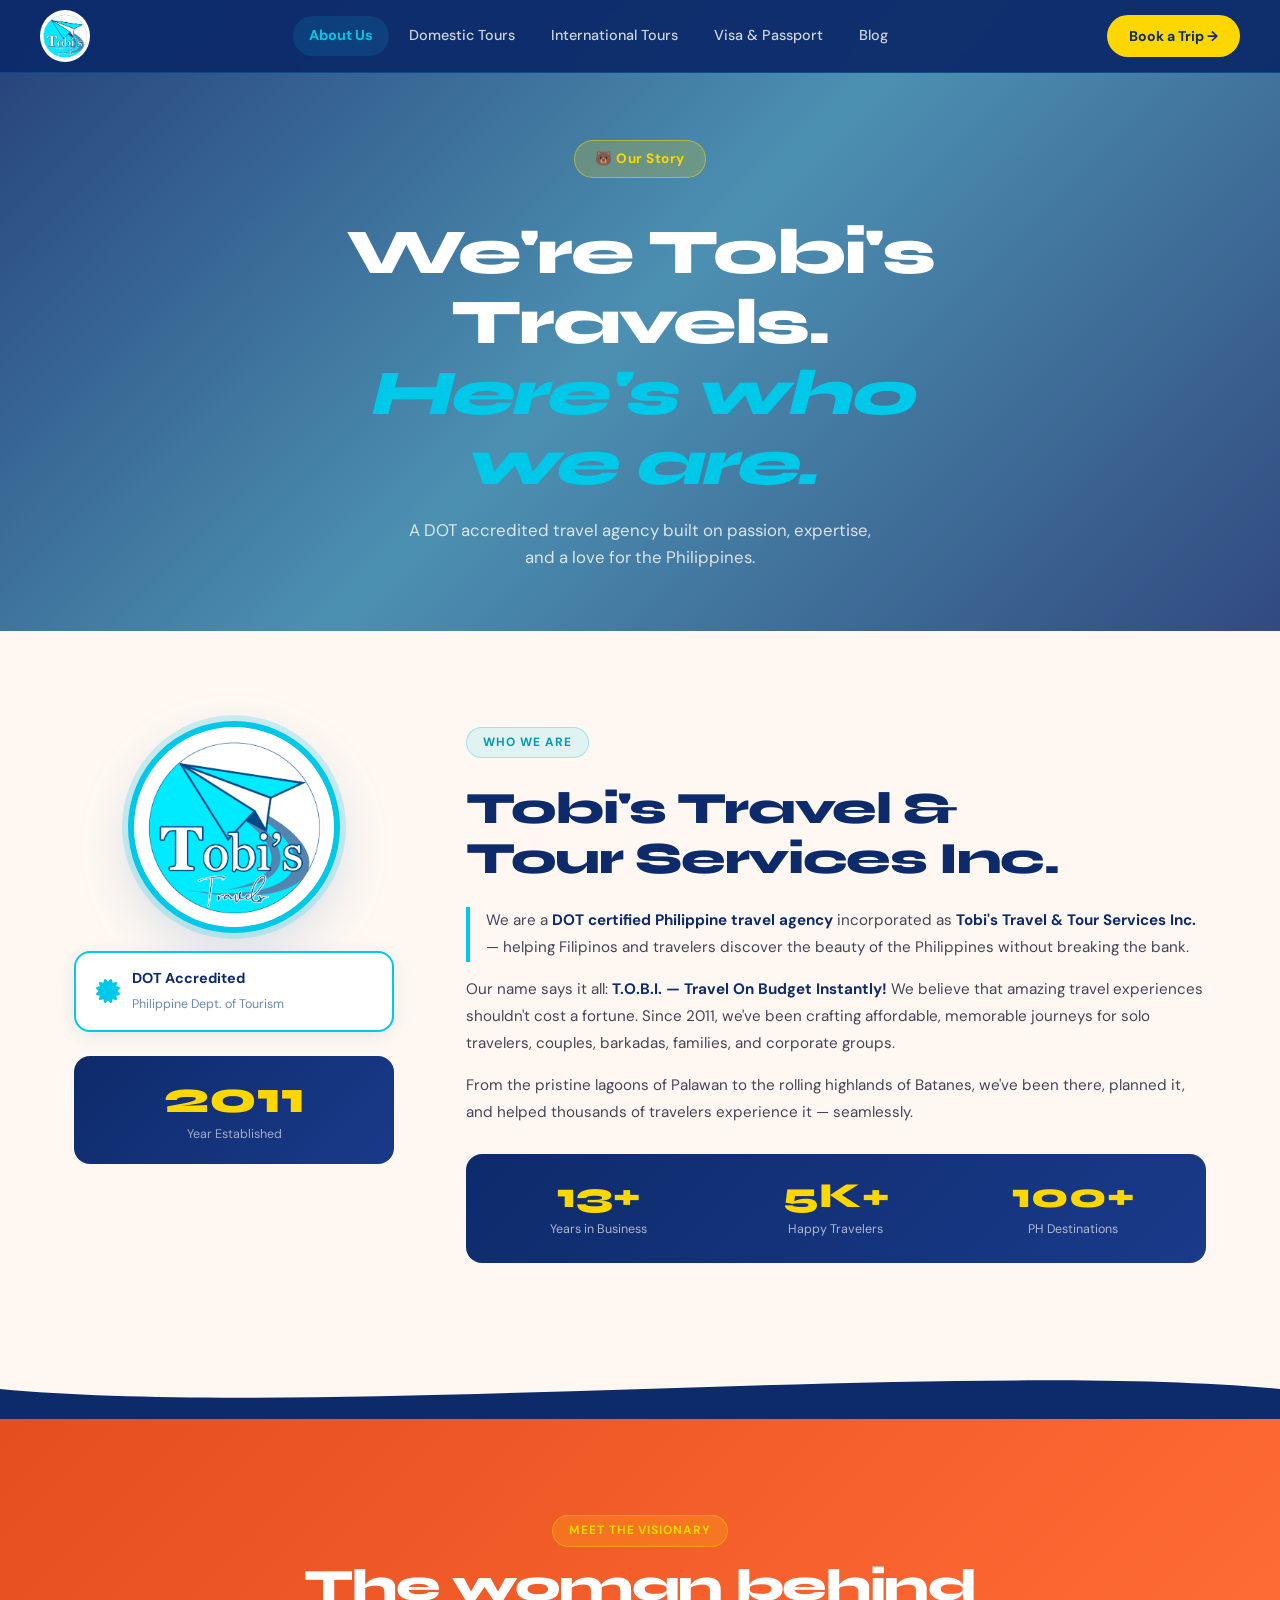
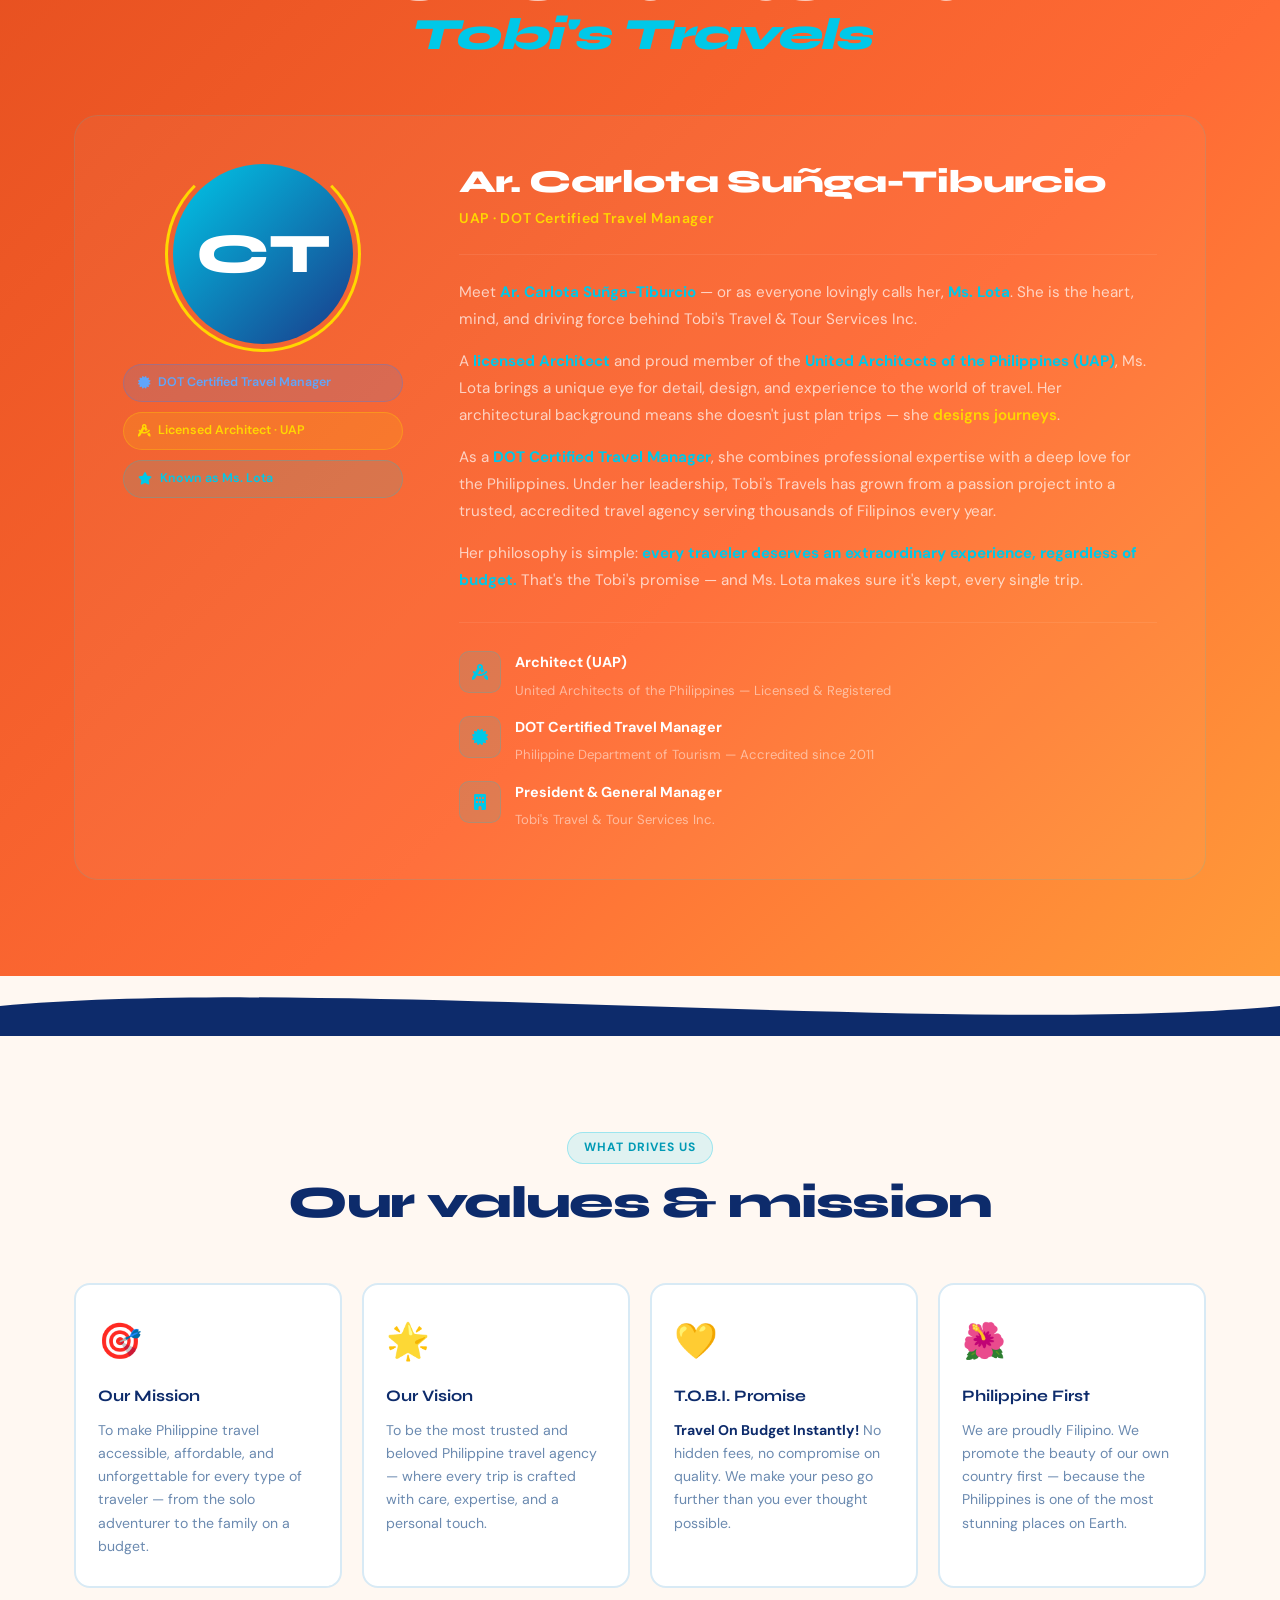
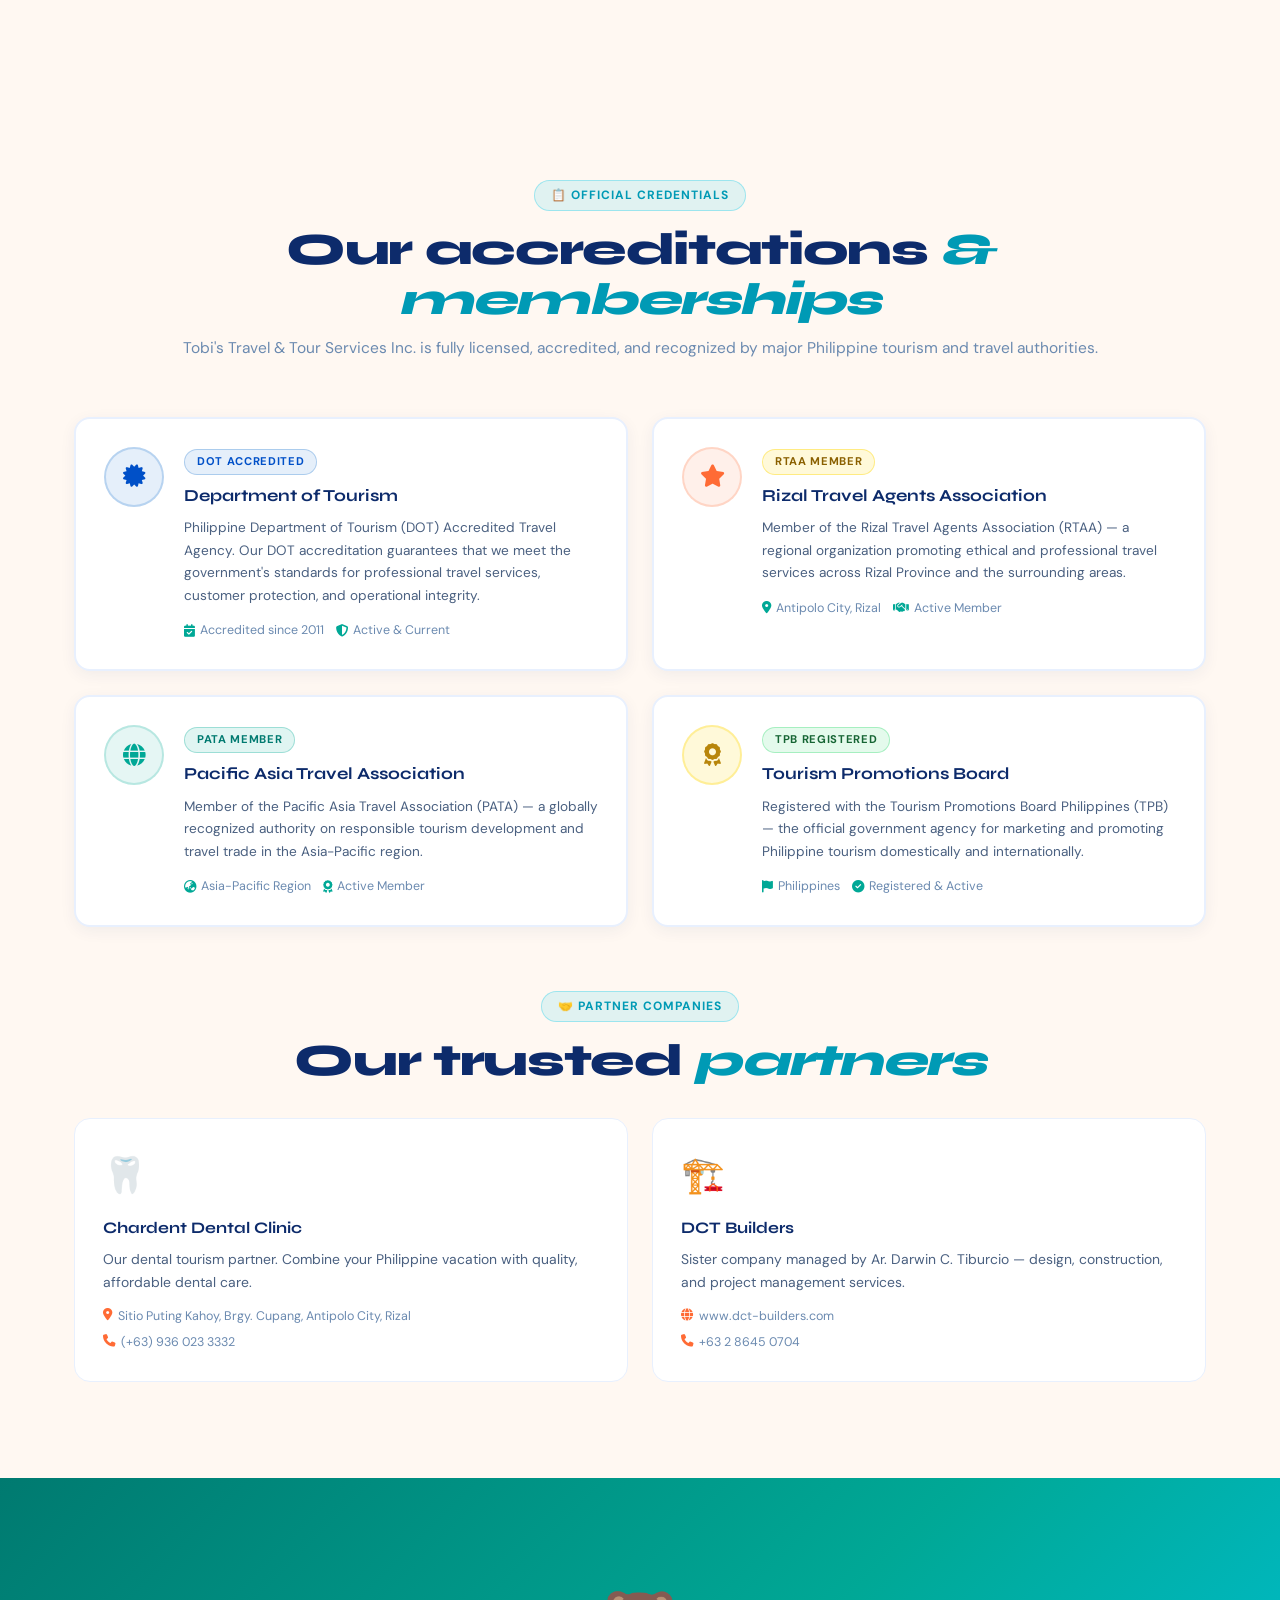
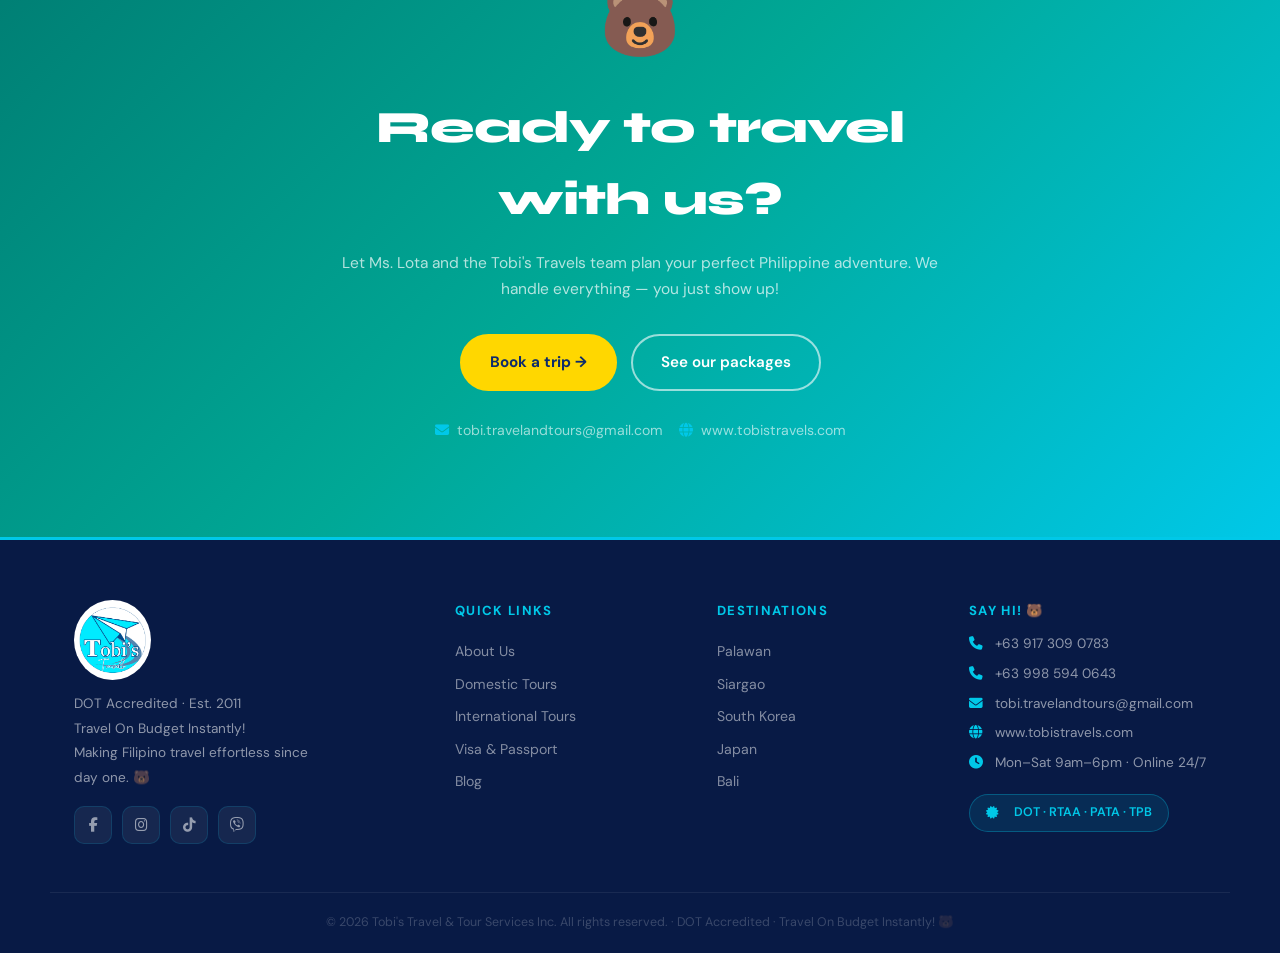
==== commit b2ebd5bd: "Major restructure: 5-tab nav, summer colors, international tours & visa pages - New navigation: Abou" ====
--- a/about.html
+++ b/about.html
@@ -24,10 +24,11 @@
       </div>
     </a>
     <div class="nav-center">
+      <a href="about.html" class="nav-active">About Us</a>
       <a href="tours.html">Domestic Tours</a>
-      <a href="index.html#destinations">Packages</a>
+      <a href="international.html">International Tours</a>
+      <a href="visa.html">Visa & Passport</a>
       <a href="blog.html">Blog</a>
-      <a href="about.html" class="nav-active">About Us</a>
     </div>
     <a href="index.html#book" class="nav-book">Book a Trip →</a>
     <button class="burger" id="burger"><i class="fas fa-bars"></i></button>
@@ -37,10 +38,11 @@
   <div class="drawer" id="drawer">
     <button class="drawer-close" id="drawerClose"><i class="fas fa-xmark"></i></button>
     <div class="drawer-bear">🐻</div>
+    <a href="about.html" class="drawer-link">About Us</a>
     <a href="tours.html" class="drawer-link">Domestic Tours</a>
-    <a href="index.html#destinations" class="drawer-link">Packages</a>
+    <a href="international.html" class="drawer-link">International Tours</a>
+    <a href="visa.html" class="drawer-link">Visa & Passport</a>
     <a href="blog.html" class="drawer-link">Blog</a>
-    <a href="about.html" class="drawer-link">About Us</a>
     <a href="index.html#book" class="drawer-link drawer-cta">Book a Trip →</a>
   </div>
   <div class="drawer-overlay" id="drawerOverlay"></div>
@@ -224,6 +226,106 @@
     </div>
   </section>
 
+  <!-- BUSINESS DOCUMENTS / ACCREDITATIONS -->
+  <section class="section about-docs" id="accreditations">
+    <div class="wrap">
+      <div class="sec-head">
+        <span class="tag">📋 Official Credentials</span>
+        <h2>Our accreditations <em>&amp; memberships</em></h2>
+        <p class="sec-desc">Tobi's Travel & Tour Services Inc. is fully licensed, accredited, and recognized by major Philippine tourism and travel authorities.</p>
+      </div>
+      <div class="docs-grid">
+
+        <div class="doc-card doc-dot">
+          <div class="doc-seal">
+            <i class="fas fa-certificate"></i>
+          </div>
+          <div class="doc-info">
+            <div class="doc-badge-tag">DOT Accredited</div>
+            <h3>Department of Tourism</h3>
+            <p class="doc-body">Philippine Department of Tourism (DOT) Accredited Travel Agency. Our DOT accreditation guarantees that we meet the government's standards for professional travel services, customer protection, and operational integrity.</p>
+            <div class="doc-meta">
+              <span><i class="fas fa-calendar-check"></i> Accredited since 2011</span>
+              <span><i class="fas fa-shield-halved"></i> Active & Current</span>
+            </div>
+          </div>
+        </div>
+
+        <div class="doc-card doc-rtaa">
+          <div class="doc-seal">
+            <i class="fas fa-star"></i>
+          </div>
+          <div class="doc-info">
+            <div class="doc-badge-tag doc-tag-yellow">RTAA Member</div>
+            <h3>Rizal Travel Agents Association</h3>
+            <p class="doc-body">Member of the Rizal Travel Agents Association (RTAA) — a regional organization promoting ethical and professional travel services across Rizal Province and the surrounding areas.</p>
+            <div class="doc-meta">
+              <span><i class="fas fa-map-marker-alt"></i> Antipolo City, Rizal</span>
+              <span><i class="fas fa-handshake"></i> Active Member</span>
+            </div>
+          </div>
+        </div>
+
+        <div class="doc-card doc-pata">
+          <div class="doc-seal">
+            <i class="fas fa-globe"></i>
+          </div>
+          <div class="doc-info">
+            <div class="doc-badge-tag doc-tag-cyan">PATA Member</div>
+            <h3>Pacific Asia Travel Association</h3>
+            <p class="doc-body">Member of the Pacific Asia Travel Association (PATA) — a globally recognized authority on responsible tourism development and travel trade in the Asia-Pacific region.</p>
+            <div class="doc-meta">
+              <span><i class="fas fa-earth-asia"></i> Asia-Pacific Region</span>
+              <span><i class="fas fa-award"></i> Active Member</span>
+            </div>
+          </div>
+        </div>
+
+        <div class="doc-card doc-tpb">
+          <div class="doc-seal">
+            <i class="fas fa-award"></i>
+          </div>
+          <div class="doc-info">
+            <div class="doc-badge-tag doc-tag-green">TPB Registered</div>
+            <h3>Tourism Promotions Board</h3>
+            <p class="doc-body">Registered with the Tourism Promotions Board Philippines (TPB) — the official government agency for marketing and promoting Philippine tourism domestically and internationally.</p>
+            <div class="doc-meta">
+              <span><i class="fas fa-flag"></i> Philippines</span>
+              <span><i class="fas fa-check-circle"></i> Registered & Active</span>
+            </div>
+          </div>
+        </div>
+
+      </div>
+
+      <!-- PARTNERS -->
+      <div class="sec-head" style="margin-top:64px;margin-bottom:32px">
+        <span class="tag">🤝 Partner Companies</span>
+        <h2>Our trusted <em>partners</em></h2>
+      </div>
+      <div class="partners-grid">
+        <div class="partner-card">
+          <div class="partner-icon">🦷</div>
+          <h3>Chardent Dental Clinic</h3>
+          <p>Our dental tourism partner. Combine your Philippine vacation with quality, affordable dental care.</p>
+          <div class="partner-details">
+            <span><i class="fas fa-map-marker-alt"></i> Sitio Puting Kahoy, Brgy. Cupang, Antipolo City, Rizal</span>
+            <span><i class="fas fa-phone"></i> (+63) 936 023 3332</span>
+          </div>
+        </div>
+        <div class="partner-card">
+          <div class="partner-icon">🏗️</div>
+          <h3>DCT Builders</h3>
+          <p>Sister company managed by Ar. Darwin C. Tiburcio — design, construction, and project management services.</p>
+          <div class="partner-details">
+            <span><i class="fas fa-globe"></i> www.dct-builders.com</span>
+            <span><i class="fas fa-phone"></i> +63 2 8645 0704</span>
+          </div>
+        </div>
+      </div>
+    </div>
+  </section>
+
   <!-- CTA -->
   <section class="section section-blue about-cta">
     <div class="wrap">
@@ -261,26 +363,28 @@
       </div>
       <div class="footer-links">
         <h4>Quick Links</h4>
-        <a href="index.html#tours">Tour Vibes</a>
-        <a href="index.html#destinations">Destinations</a>
         <a href="about.html">About Us</a>
-        <a href="index.html#book">Book Now</a>
+        <a href="tours.html">Domestic Tours</a>
+        <a href="international.html">International Tours</a>
+        <a href="visa.html">Visa & Passport</a>
+        <a href="blog.html">Blog</a>
       </div>
       <div class="footer-links">
         <h4>Destinations</h4>
-        <a href="index.html#book">Palawan</a>
-        <a href="index.html#book">Siargao</a>
-        <a href="index.html#book">Boracay</a>
-        <a href="index.html#book">Batanes</a>
-        <a href="index.html#book">Cebu</a>
+        <a href="tours.html">Palawan</a>
+        <a href="tours.html">Siargao</a>
+        <a href="international.html">South Korea</a>
+        <a href="international.html">Japan</a>
+        <a href="international.html">Bali</a>
       </div>
       <div class="footer-contact">
         <h4>Say Hi! 🐻</h4>
+        <p><i class="fas fa-phone"></i> +63 917 309 0783</p>
+        <p><i class="fas fa-phone"></i> +63 998 594 0643</p>
         <p><i class="fas fa-envelope"></i> tobi.travelandtours@gmail.com</p>
         <p><i class="fas fa-globe"></i> www.tobistravels.com</p>
-        <div class="dot-badge">
-          <i class="fas fa-certificate"></i> DOT Accredited Agency
-        </div>
+        <p><i class="fas fa-clock"></i> Mon–Sat 9am–6pm · Online 24/7</p>
+        <div class="dot-badge"><i class="fas fa-certificate"></i> DOT · RTAA · PATA · TPB</div>
       </div>
     </div>
     <div class="footer-bottom">
--- a/style.css
+++ b/style.css
@@ -13,12 +13,23 @@
   --yellow-dark: #e6c200;
   --yellow-light: #fff0a0;
   --white: #ffffff;
-  --off-white: #f0f8ff;
+  --off-white: #fff8f2;
   --muted: #6b8ab0;
   --border: rgba(255,255,255,.15);
   --radius: 16px;
   --radius-sm: 10px;
   --ease: .3s cubic-bezier(.25,.46,.45,.94);
+  /* Summer palette */
+  --coral: #ff6b35;
+  --coral-light: #ff8c5a;
+  --coral-dark: #e54e1e;
+  --teal: #00a896;
+  --teal-dark: #007a70;
+  --teal-light: #00c9b1;
+  --sand: #fff8f2;
+  --peach: #fff0e8;
+  --sky: #e0f7ff;
+  --orange: #ff9b39;
 }
 
 html { scroll-behavior: smooth; }
@@ -99,6 +110,7 @@
   transition: all var(--ease);
 }
 .nav-center a:hover { color: var(--cyan); background: rgba(0,200,232,.1); }
+.nav-active { color: var(--cyan) !important; background: rgba(0,200,232,.12) !important; font-weight: 700 !important; }
 
 .nav-book {
   background: var(--yellow); color: var(--navy);
@@ -220,8 +232,8 @@
 
 /* ===== BEAR BANNER ===== */
 .bear-banner {
-  background: linear-gradient(135deg, var(--navy) 0%, var(--navy-mid) 100%);
-  border-bottom: 3px solid var(--cyan);
+  background: linear-gradient(135deg, var(--teal) 0%, var(--cyan) 100%);
+  border-bottom: 3px solid var(--yellow);
 }
 .bear-banner-inner {
   display: flex; align-items: center; gap: 24px;
@@ -236,8 +248,10 @@
 
 /* ===== SECTIONS ===== */
 .section { padding: 96px 0; }
-.section-blue { background: linear-gradient(135deg, var(--navy-dark) 0%, var(--navy) 100%); }
-.section-navy { background: var(--navy-dark); }
+.section-blue { background: linear-gradient(135deg, var(--teal-dark) 0%, var(--teal) 50%, var(--cyan) 100%); }
+.section-navy { background: linear-gradient(135deg, var(--coral-dark) 0%, var(--coral) 60%, var(--orange) 100%); }
+.section-teal { background: linear-gradient(135deg, var(--teal-dark) 0%, var(--teal) 100%); }
+.section-warm { background: var(--peach); }
 
 .sec-head { text-align: center; margin-bottom: 56px; }
 .sec-head-light h2 { color: var(--white) !important; }
@@ -495,3 +509,64 @@
   .reasons { grid-template-columns: 1fr; }
   .contact-chips { flex-direction: column; align-items: center; }
 }
+
+/* ===== SERVICES SECTION ===== */
+.services-grid {
+  display: grid;
+  grid-template-columns: repeat(3, 1fr);
+  gap: 24px;
+  margin-top: 40px;
+}
+.svc-card {
+  background: var(--white);
+  border: 1.5px solid #e8f0fe;
+  border-radius: var(--radius);
+  padding: 32px 28px;
+  display: flex;
+  flex-direction: column;
+  gap: 10px;
+  transition: transform .2s, box-shadow .2s, border-color .2s;
+}
+.svc-card:hover {
+  transform: translateY(-4px);
+  box-shadow: 0 12px 36px rgba(13,43,107,.1);
+  border-color: var(--cyan);
+}
+.svc-card-highlight {
+  background: linear-gradient(135deg, var(--navy) 0%, var(--navy-mid) 100%);
+  border-color: var(--cyan);
+  color: var(--white);
+}
+.svc-card-highlight p { color: rgba(255,255,255,.8); }
+.svc-icon {
+  font-size: 2.2rem;
+  line-height: 1;
+}
+.svc-card h3 {
+  font-family: 'Syne', sans-serif;
+  font-size: 1.1rem;
+  color: var(--navy);
+  margin: 0;
+}
+.svc-card-highlight h3 { color: var(--yellow); }
+.svc-card p { font-size: .93rem; color: #4a6080; line-height: 1.6; }
+.svc-link {
+  margin-top: auto;
+  font-weight: 600;
+  font-size: .9rem;
+  color: var(--cyan-dark);
+  text-decoration: none;
+  display: inline-flex;
+  align-items: center;
+  gap: 4px;
+}
+.svc-link:hover { color: var(--navy); }
+.svc-link-bold { color: var(--yellow); font-size: 1rem; }
+.svc-link-bold:hover { color: var(--cyan-light); }
+
+@media (max-width: 1024px) {
+  .services-grid { grid-template-columns: repeat(2, 1fr); }
+}
+@media (max-width: 600px) {
+  .services-grid { grid-template-columns: 1fr; }
+}
--- a/about.css
+++ b/about.css
@@ -284,3 +284,68 @@
   .about-logo-col { flex-direction: column; }
   .about-stats { padding: 20px; }
 }
+
+/* ===== BUSINESS DOCUMENTS / ACCREDITATIONS ===== */
+.about-docs { background: var(--sand); }
+
+.docs-grid {
+  display: grid; grid-template-columns: repeat(2, 1fr); gap: 24px;
+}
+.doc-card {
+  background: #fff; border-radius: var(--radius); padding: 28px;
+  display: flex; gap: 20px; align-items: flex-start;
+  border: 2px solid #e8f0fe;
+  box-shadow: 0 4px 16px rgba(13,43,107,.06);
+  transition: transform .2s, box-shadow .2s;
+}
+.doc-card:hover { transform: translateY(-4px); box-shadow: 0 12px 40px rgba(13,43,107,.12); }
+
+.doc-seal {
+  width: 60px; height: 60px; border-radius: 50%; flex-shrink: 0;
+  display: flex; align-items: center; justify-content: center;
+  font-size: 1.4rem;
+}
+.doc-dot .doc-seal { background: rgba(0,100,200,.1); color: #0050c8; border: 2px solid rgba(0,100,200,.2); }
+.doc-rtaa .doc-seal { background: rgba(255,107,53,.1); color: var(--coral); border: 2px solid rgba(255,107,53,.2); }
+.doc-pata .doc-seal { background: rgba(0,168,150,.1); color: var(--teal); border: 2px solid rgba(0,168,150,.2); }
+.doc-tpb .doc-seal { background: rgba(255,215,0,.15); color: #b8860b; border: 2px solid rgba(255,215,0,.3); }
+
+.doc-info { flex: 1; }
+.doc-badge-tag {
+  display: inline-block;
+  background: rgba(0,100,200,.1); color: #0050c8;
+  border: 1px solid rgba(0,100,200,.25);
+  padding: 3px 12px; border-radius: 50px;
+  font-size: .7rem; font-weight: 700; letter-spacing: .06em;
+  text-transform: uppercase; margin-bottom: 8px;
+}
+.doc-tag-yellow { background: rgba(255,215,0,.15); color: #8a6000; border-color: rgba(255,215,0,.4); }
+.doc-tag-cyan { background: rgba(0,168,150,.12); color: var(--teal-dark); border-color: rgba(0,168,150,.3); }
+.doc-tag-green { background: rgba(74,222,128,.15); color: #166534; border-color: rgba(74,222,128,.4); }
+
+.doc-info h3 { font-family: 'Syne', sans-serif; font-size: 1.05rem; font-weight: 700; color: var(--navy); margin-bottom: 8px; }
+.doc-body { font-size: .85rem; color: #4a6080; line-height: 1.65; margin-bottom: 14px; }
+.doc-meta { display: flex; flex-wrap: wrap; gap: 12px; }
+.doc-meta span { font-size: .78rem; color: var(--muted); display: flex; align-items: center; gap: 5px; }
+.doc-meta i { color: var(--teal); }
+
+/* PARTNERS */
+.partners-grid { display: grid; grid-template-columns: repeat(2, 1fr); gap: 24px; }
+.partner-card {
+  background: #fff; border-radius: var(--radius); padding: 28px;
+  border: 1.5px solid #e8f0fe;
+  transition: transform .2s, border-color .2s;
+}
+.partner-card:hover { transform: translateY(-3px); border-color: var(--teal); }
+.partner-icon { font-size: 2.2rem; margin-bottom: 12px; }
+.partner-card h3 { font-family: 'Syne', sans-serif; font-size: 1rem; font-weight: 700; color: var(--navy); margin-bottom: 8px; }
+.partner-card p { font-size: .87rem; color: #4a6080; line-height: 1.6; margin-bottom: 14px; }
+.partner-details { display: flex; flex-direction: column; gap: 6px; }
+.partner-details span { font-size: .78rem; color: var(--muted); display: flex; align-items: flex-start; gap: 6px; }
+.partner-details i { color: var(--coral); margin-top: 2px; flex-shrink: 0; }
+
+@media (max-width: 768px) {
+  .docs-grid { grid-template-columns: 1fr; }
+  .doc-card { flex-direction: column; }
+  .partners-grid { grid-template-columns: 1fr; }
+}
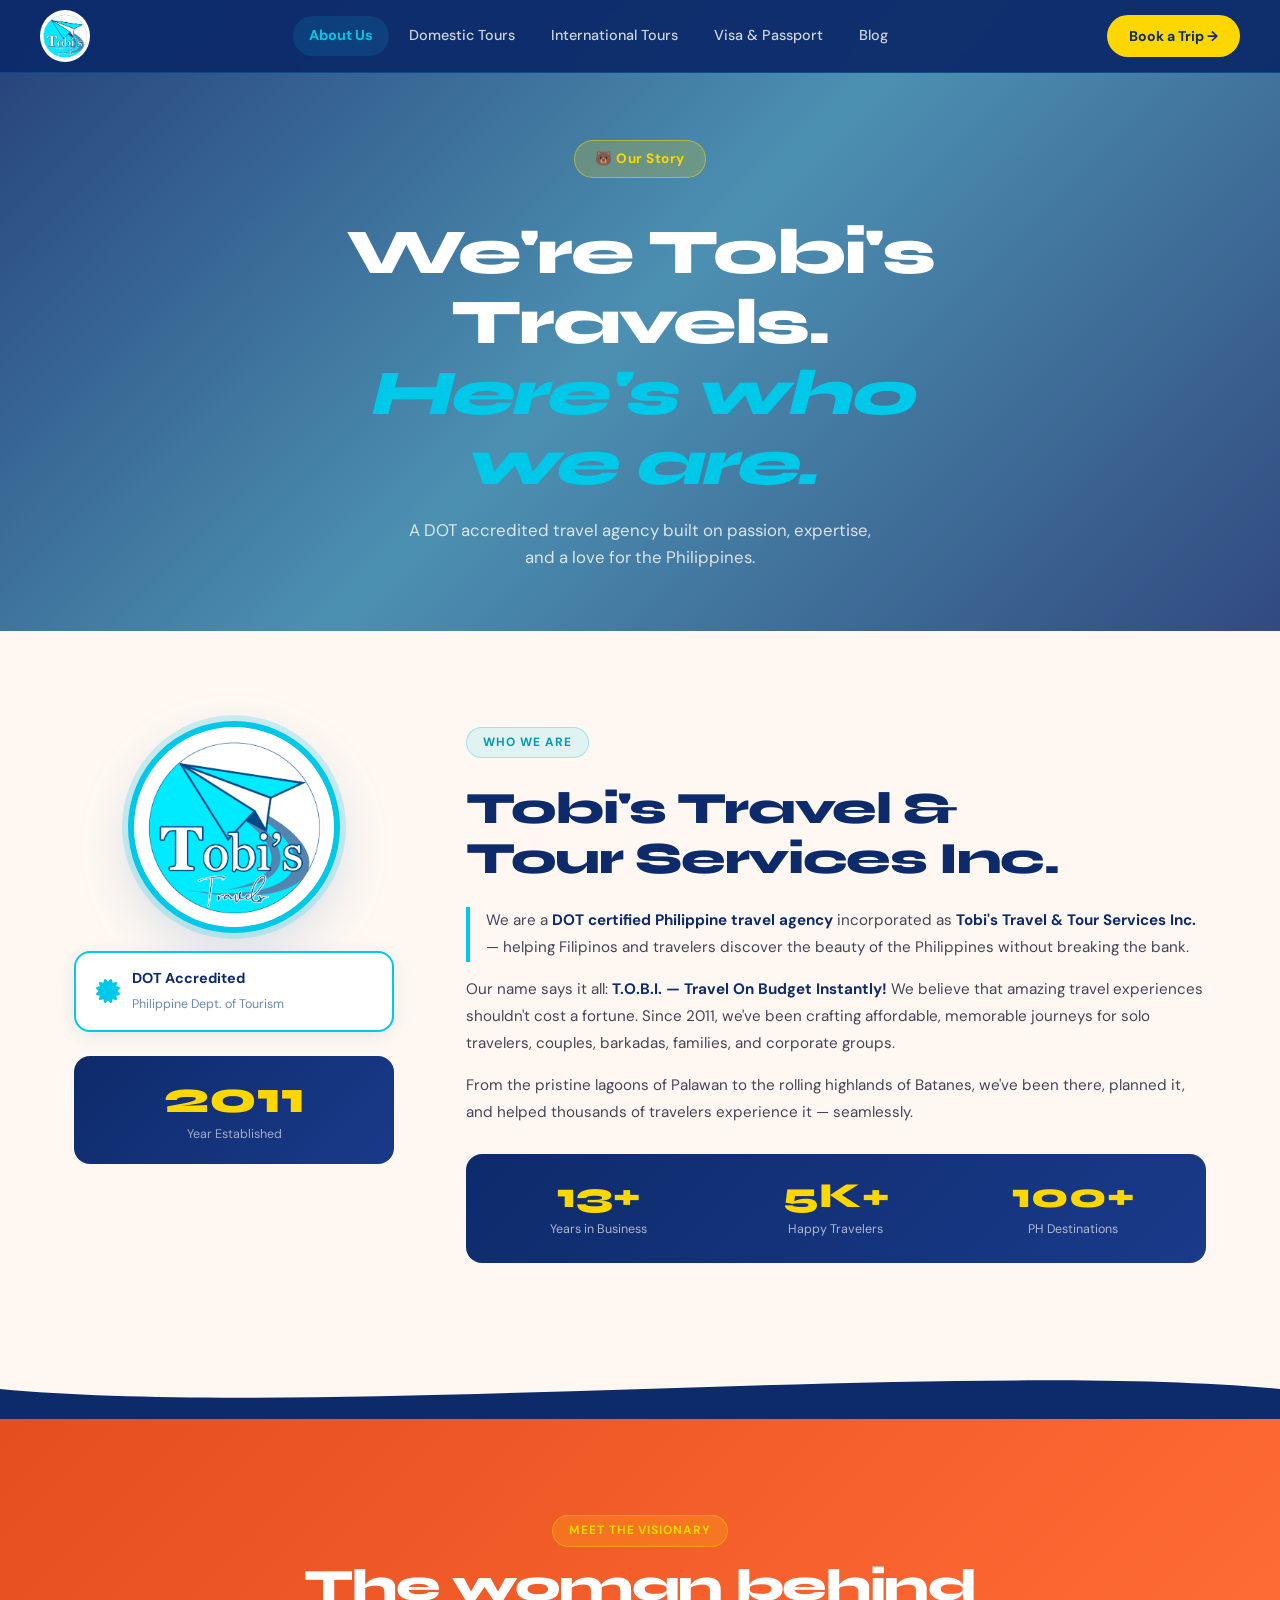
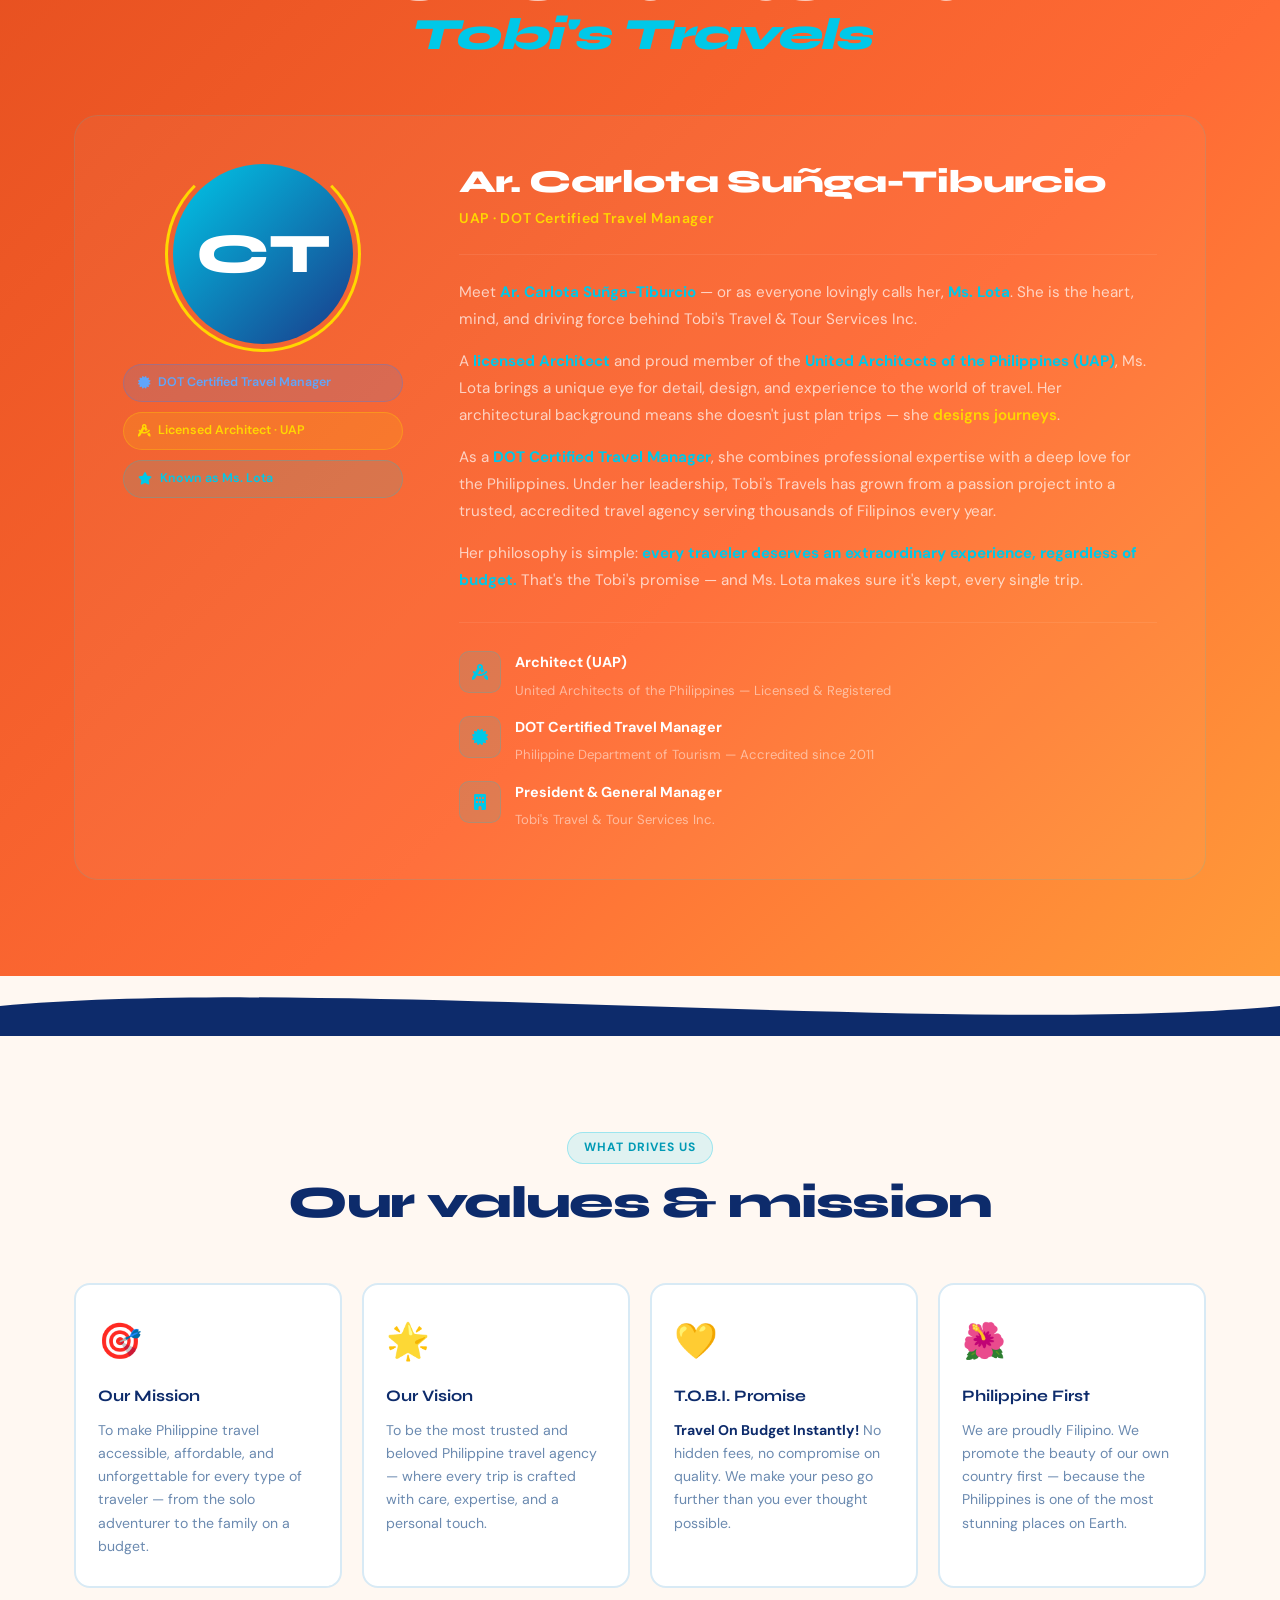
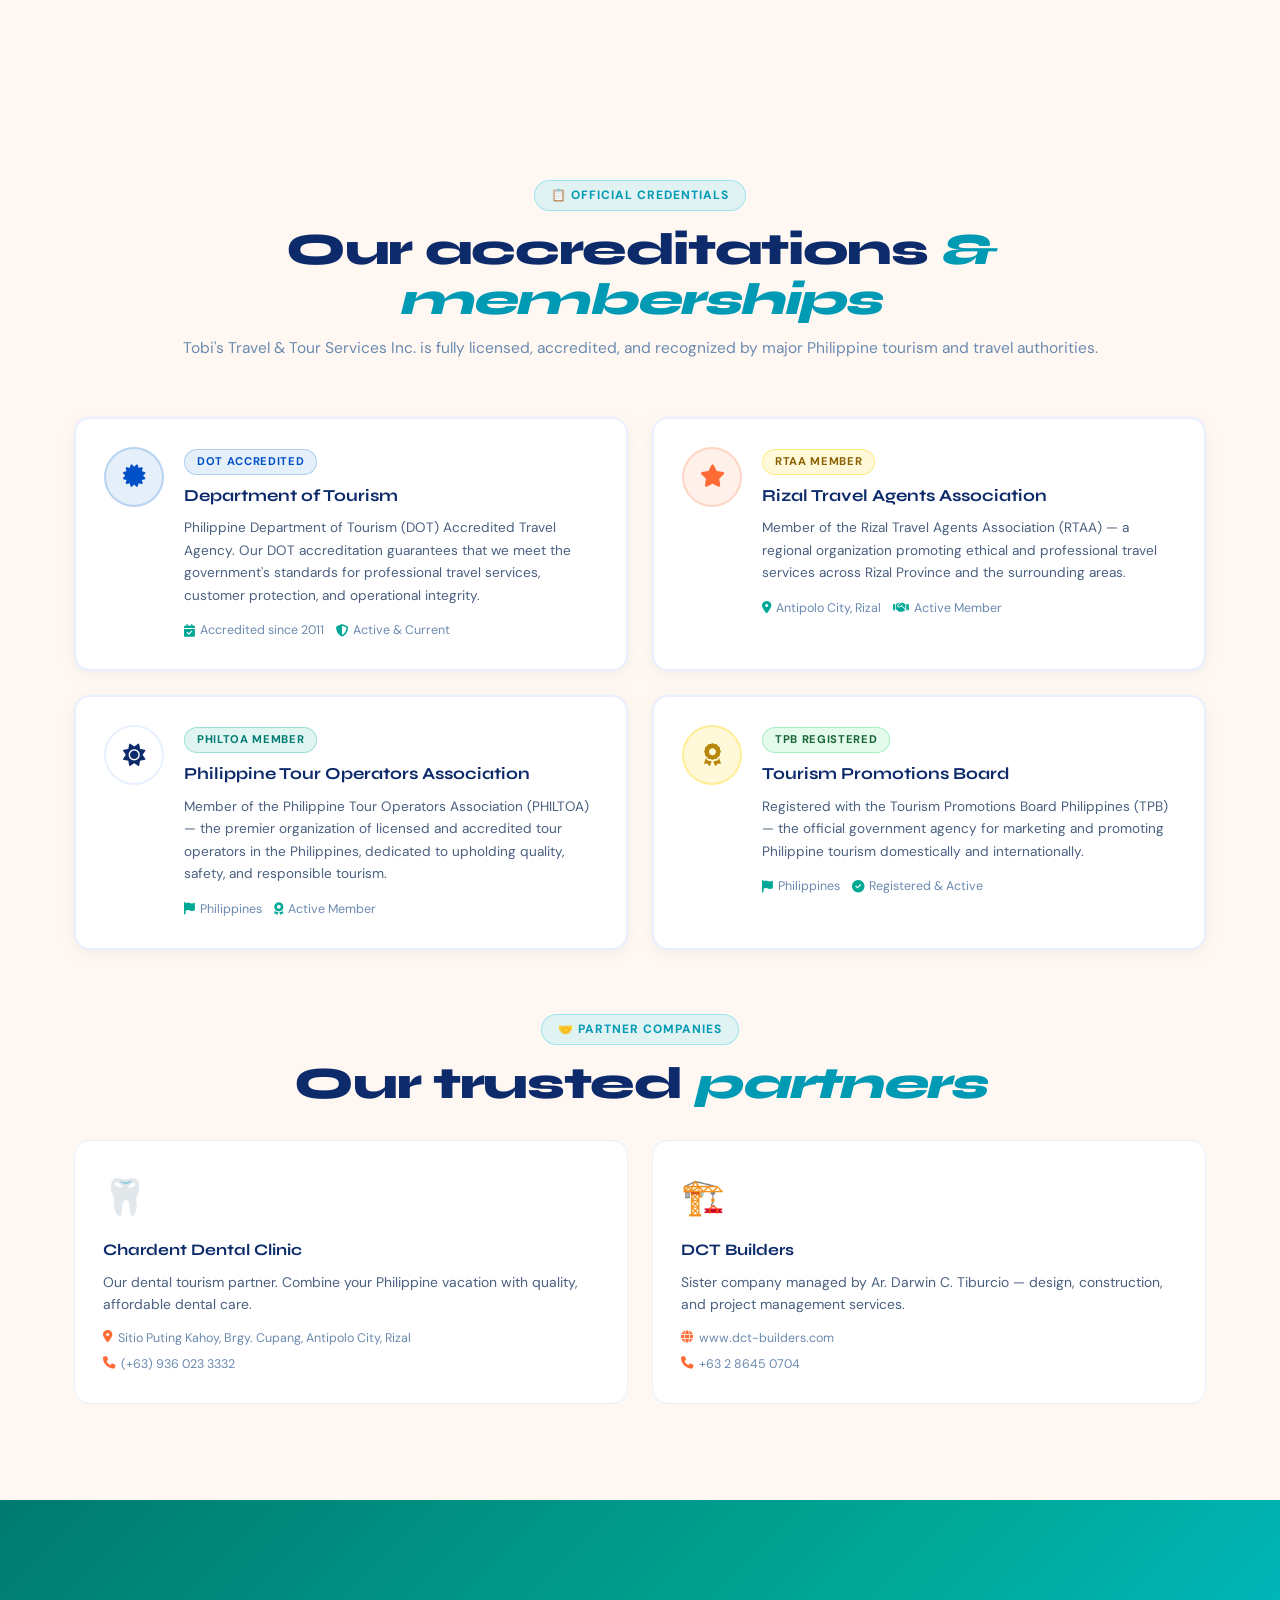
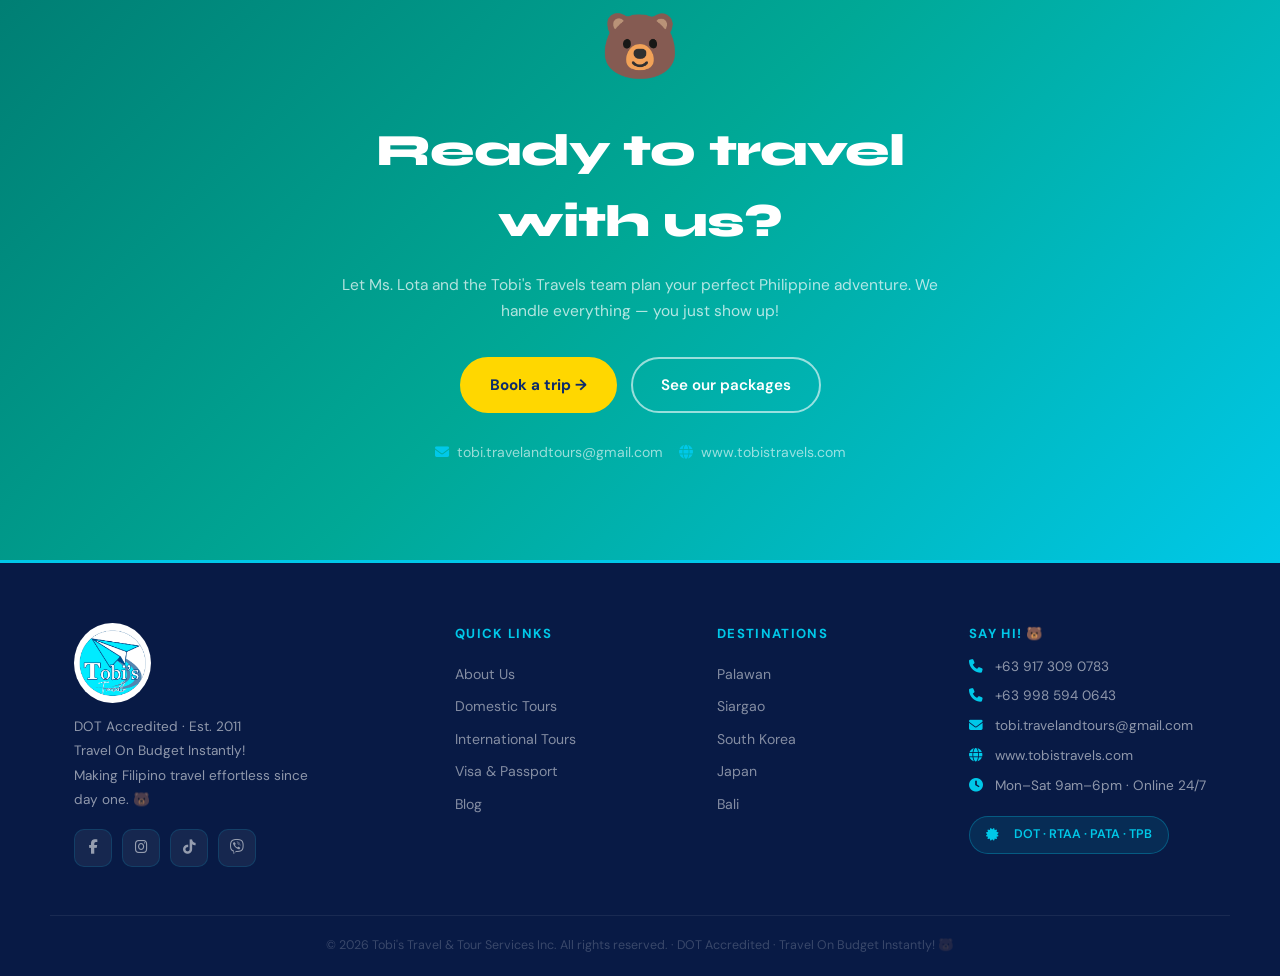
==== commit 3d4baf5d: "Replace PATA with PHILTOA, update DCT Builders logo - Swap PATA accreditation card for PHILTOA (Phil" ====
--- a/about.html
+++ b/about.html
@@ -266,16 +266,17 @@
           </div>
         </div>
 
-        <div class="doc-card doc-pata">
-          <div class="doc-seal">
-            <i class="fas fa-globe"></i>
+        <div class="doc-card doc-philtoa">
+          <div class="doc-seal doc-seal-img">
+            <img src="philtoa.png" alt="PHILTOA" class="doc-org-logo" onerror="this.style.display='none';this.nextElementSibling.style.display='flex'" />
+            <i class="fas fa-sun" style="display:none"></i>
           </div>
           <div class="doc-info">
-            <div class="doc-badge-tag doc-tag-cyan">PATA Member</div>
-            <h3>Pacific Asia Travel Association</h3>
-            <p class="doc-body">Member of the Pacific Asia Travel Association (PATA) — a globally recognized authority on responsible tourism development and travel trade in the Asia-Pacific region.</p>
+            <div class="doc-badge-tag doc-tag-cyan">PHILTOA Member</div>
+            <h3>Philippine Tour Operators Association</h3>
+            <p class="doc-body">Member of the Philippine Tour Operators Association (PHILTOA) — the premier organization of licensed and accredited tour operators in the Philippines, dedicated to upholding quality, safety, and responsible tourism.</p>
             <div class="doc-meta">
-              <span><i class="fas fa-earth-asia"></i> Asia-Pacific Region</span>
+              <span><i class="fas fa-flag"></i> Philippines</span>
               <span><i class="fas fa-award"></i> Active Member</span>
             </div>
           </div>
@@ -314,7 +315,10 @@
           </div>
         </div>
         <div class="partner-card">
-          <div class="partner-icon">🏗️</div>
+          <div class="partner-logo-wrap">
+            <img src="dct-logo.png" alt="DCT Builders" class="partner-logo-img" onerror="this.style.display='none';this.nextElementSibling.style.display='block'" />
+            <div class="partner-icon" style="display:none">🏗️</div>
+          </div>
           <h3>DCT Builders</h3>
           <p>Sister company managed by Ar. Darwin C. Tiburcio — design, construction, and project management services.</p>
           <div class="partner-details">
--- a/about.css
+++ b/about.css
@@ -349,3 +349,12 @@
   .doc-card { flex-direction: column; }
   .partners-grid { grid-template-columns: 1fr; }
 }
+
+/* Doc seal with real logo image */
+.doc-seal-img { background: #fff !important; border: 2px solid #e8f0fe !important; padding: 4px; }
+.doc-org-logo { width: 100%; height: 100%; object-fit: contain; border-radius: 50%; }
+.doc-philtoa .doc-seal { background: #fff; border: 2px solid rgba(0,0,180,.15); }
+
+/* Partner logo image */
+.partner-logo-wrap { margin-bottom: 12px; }
+.partner-logo-img { height: 70px; width: auto; max-width: 160px; object-fit: contain; }
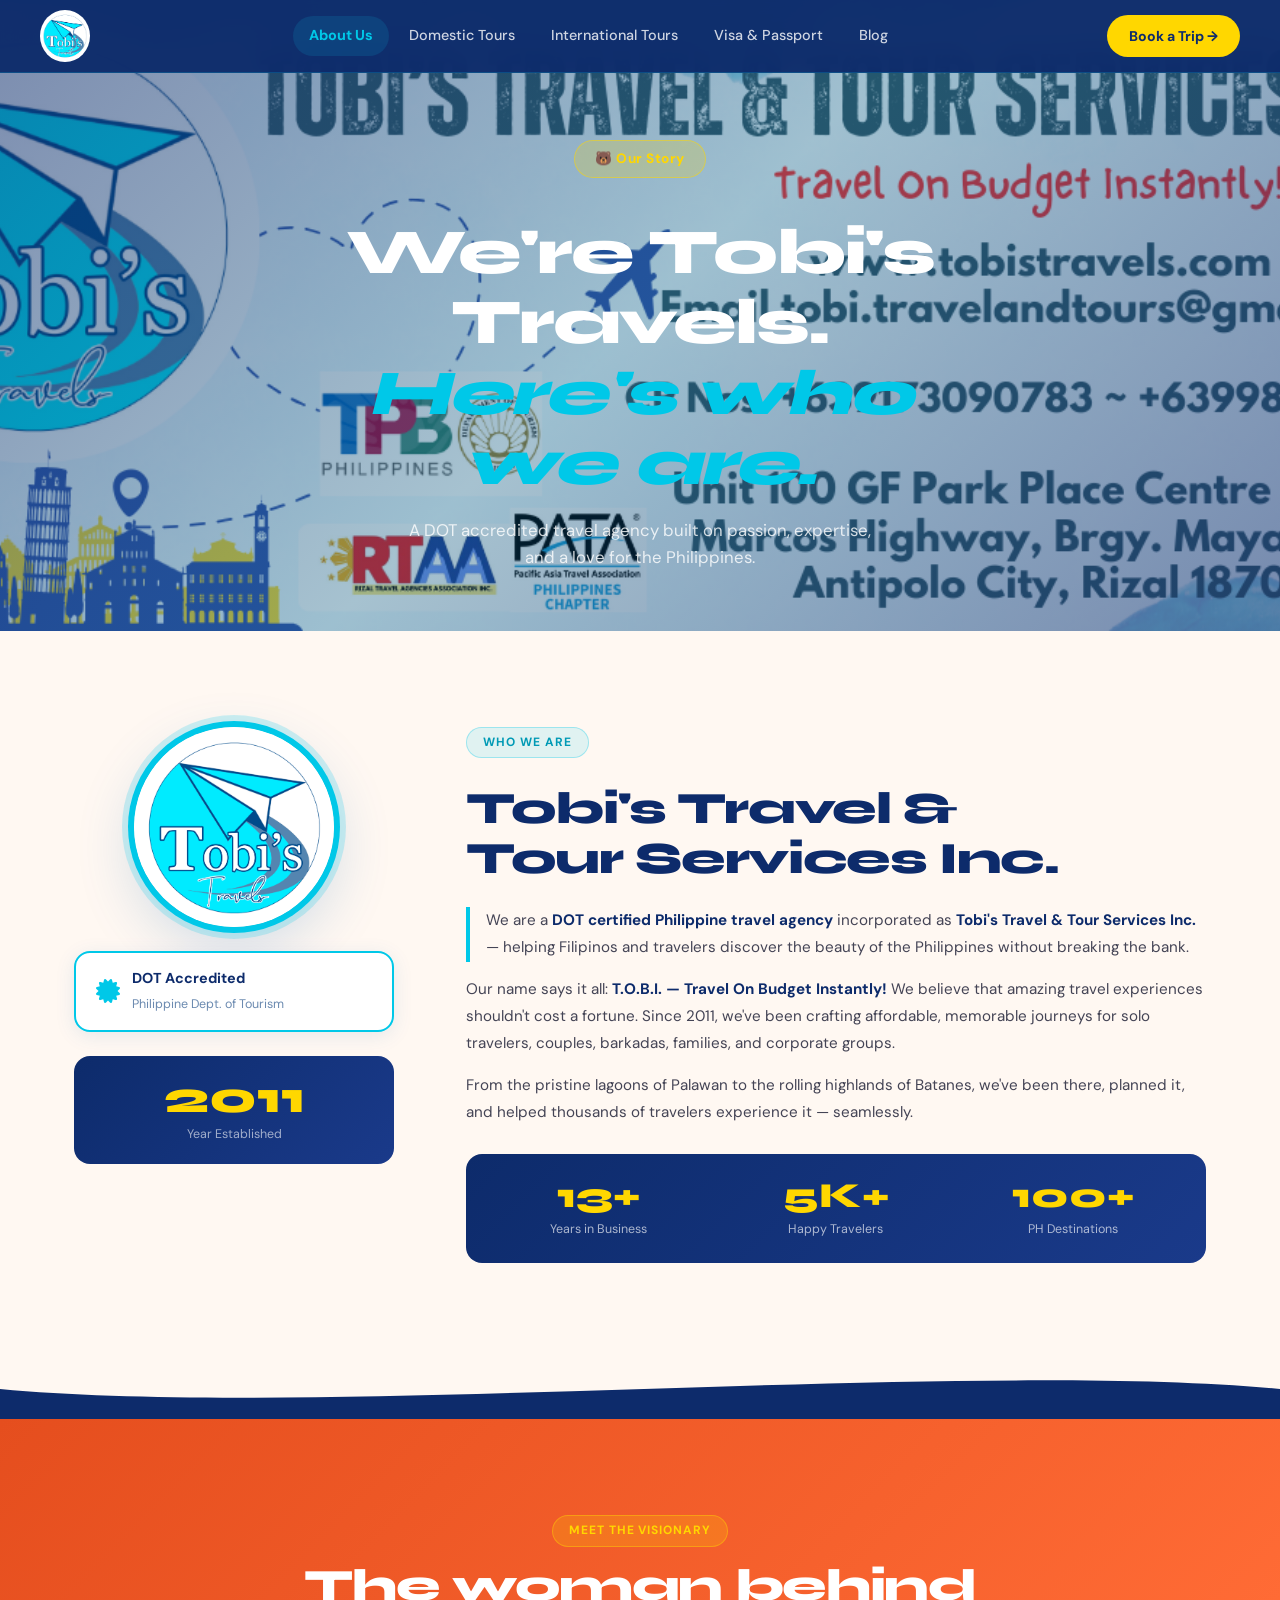
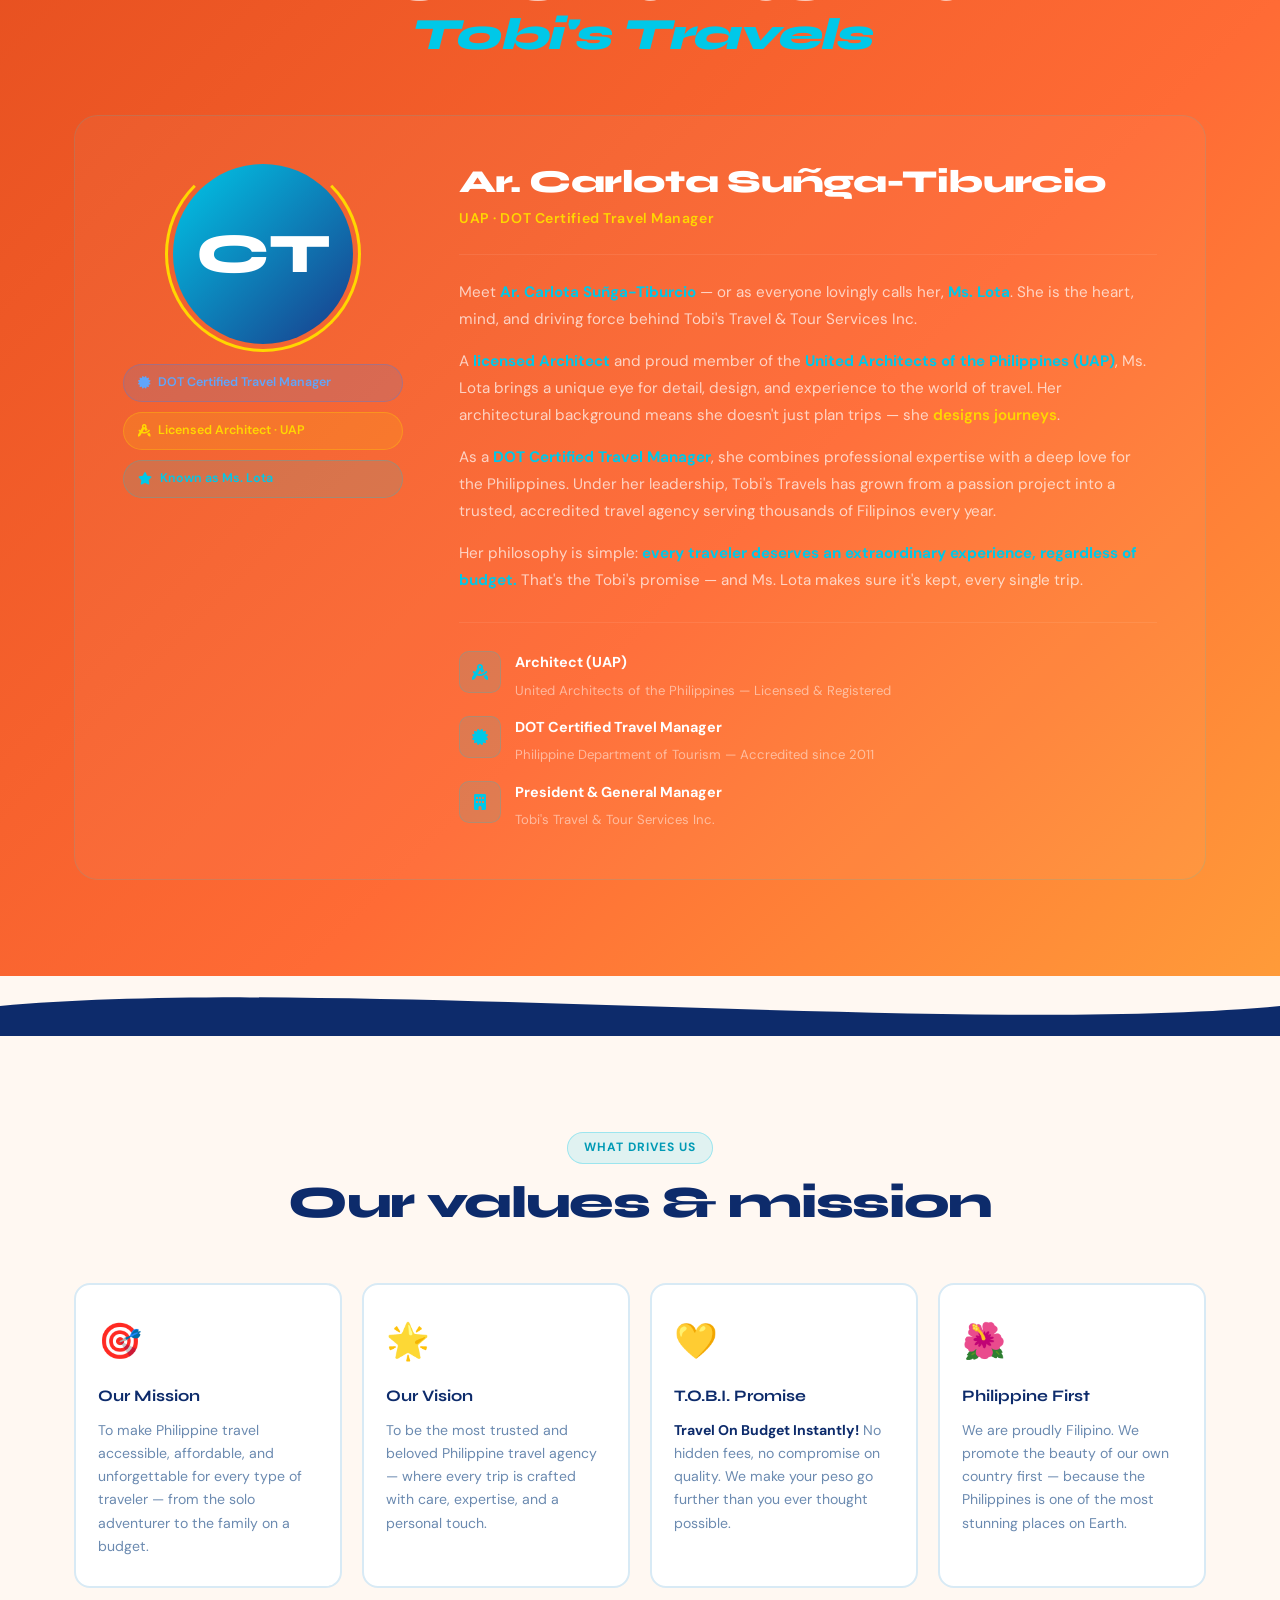
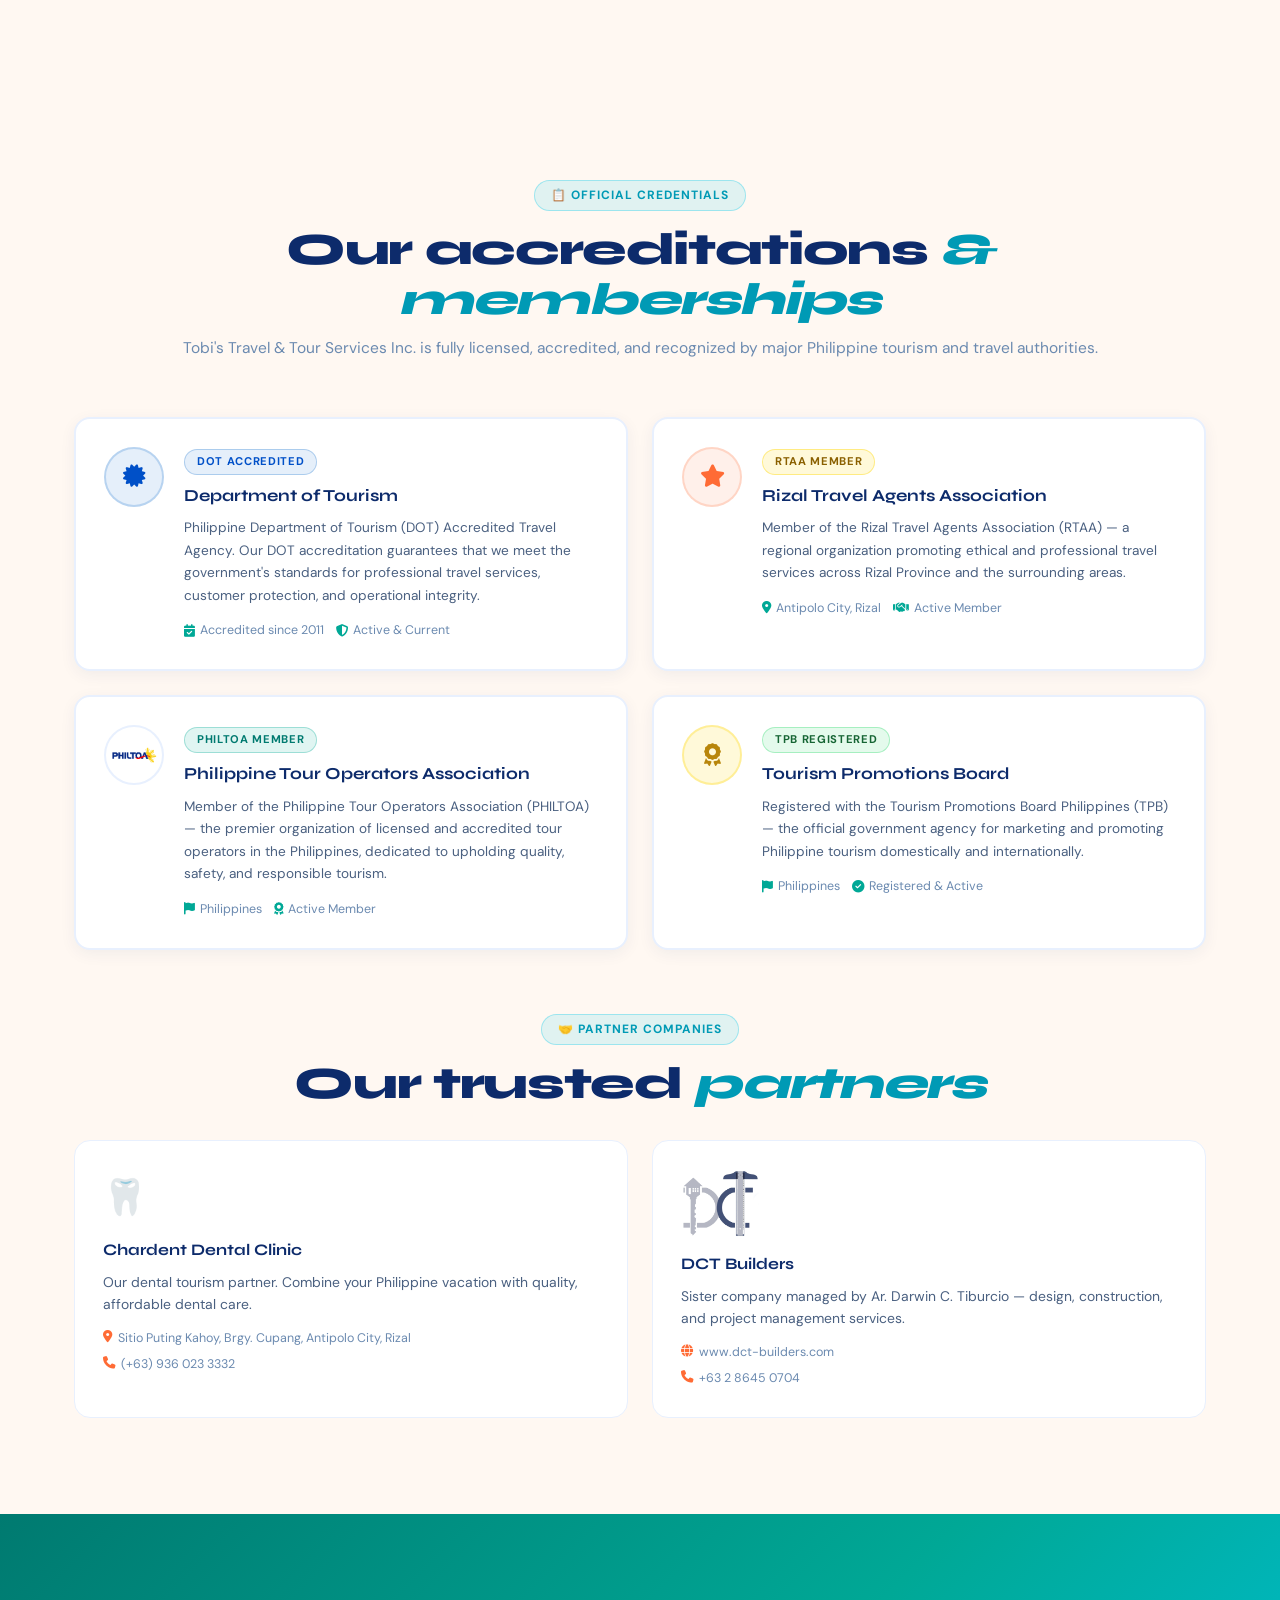
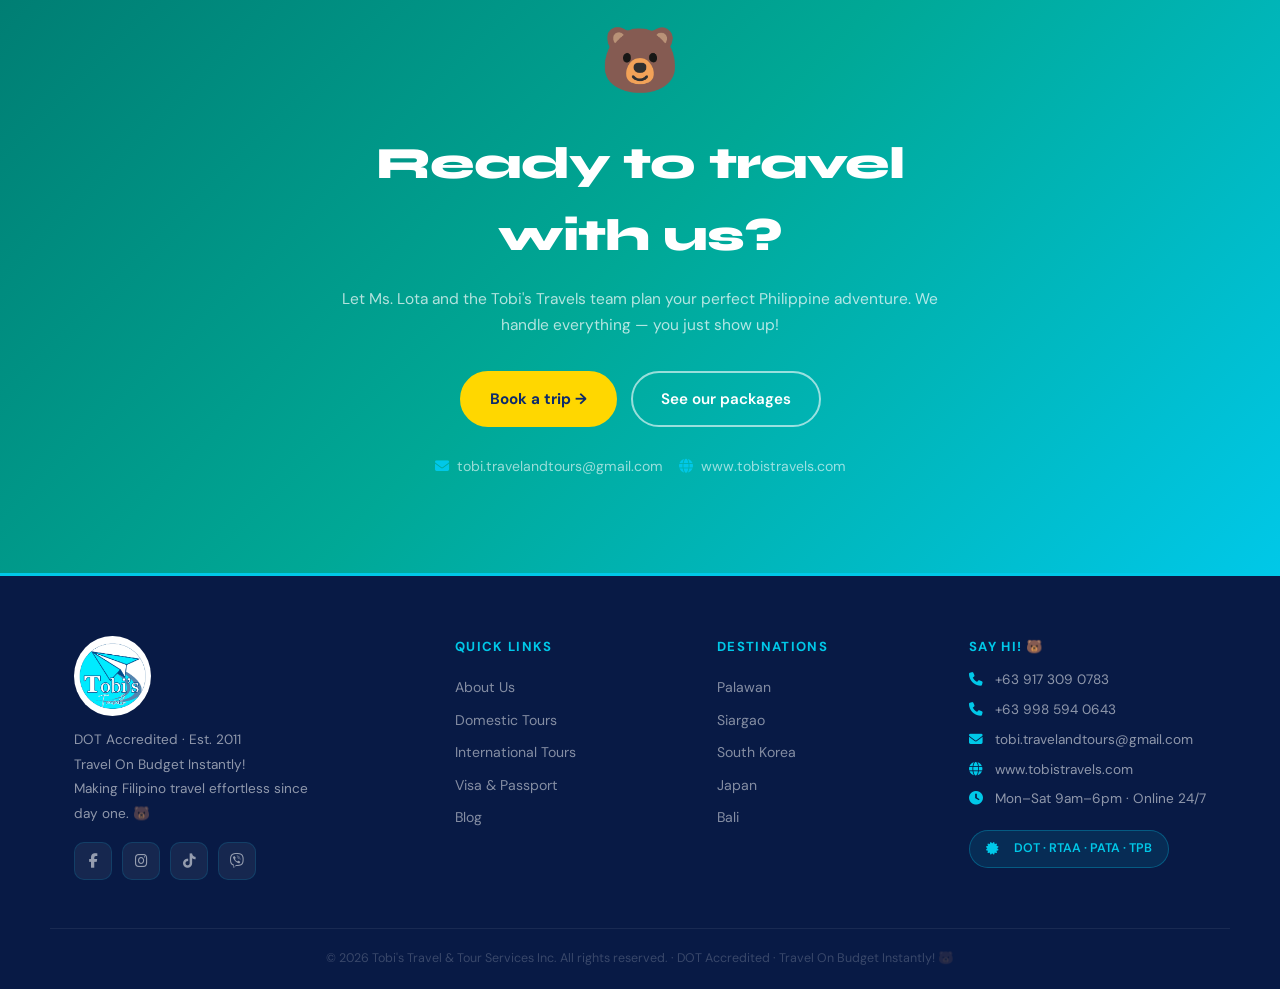
==== commit e6427360: "Add banner, PHILTOA and DCT logos; update About Us hero - about-banner.png set as About Us hero back" ====
--- a/about.html
+++ b/about.html
@@ -268,7 +268,7 @@
 
         <div class="doc-card doc-philtoa">
           <div class="doc-seal doc-seal-img">
-            <img src="philtoa.png" alt="PHILTOA" class="doc-org-logo" onerror="this.style.display='none';this.nextElementSibling.style.display='flex'" />
+            <img src="philtoa1.png" alt="PHILTOA" class="doc-org-logo" onerror="this.style.display='none';this.nextElementSibling.style.display='flex'" />
             <i class="fas fa-sun" style="display:none"></i>
           </div>
           <div class="doc-info">
--- a/about.css
+++ b/about.css
@@ -17,12 +17,12 @@
 }
 .about-hero-bg {
   position: absolute; inset: 0;
-  background-image: url('https://images.unsplash.com/photo-1476514525535-07fb3b4ae5f1?w=1600&q=80');
-  background-size: cover; background-position: center;
+  background-image: url('about-banner.png');
+  background-size: cover; background-position: center top;
 }
 .about-hero-tint {
   position: absolute; inset: 0;
-  background: linear-gradient(135deg, rgba(13,43,107,.9) 0%, rgba(0,100,150,.7) 50%, rgba(13,43,107,.85) 100%);
+  background: linear-gradient(135deg, rgba(13,43,107,.55) 0%, rgba(0,80,120,.35) 50%, rgba(13,43,107,.55) 100%);
 }
 .about-hero-content {
   position: relative; z-index: 2;
